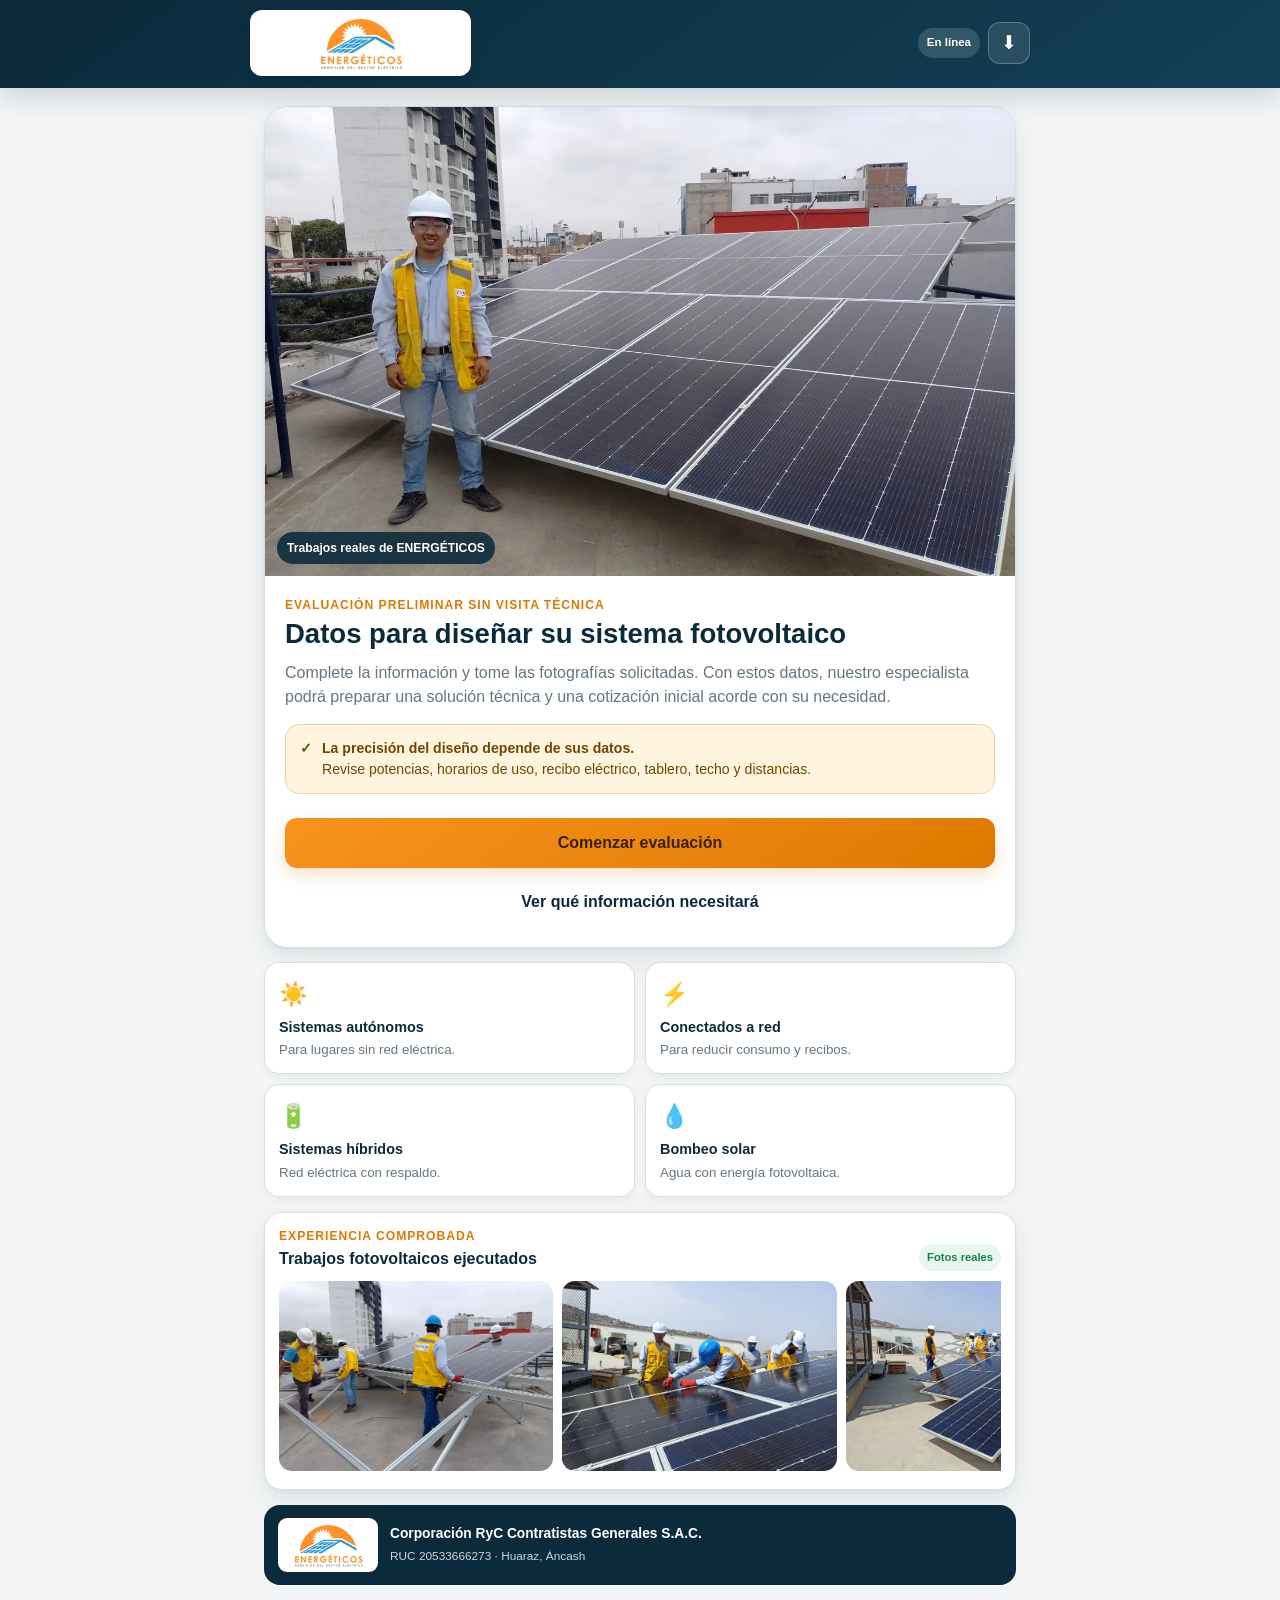
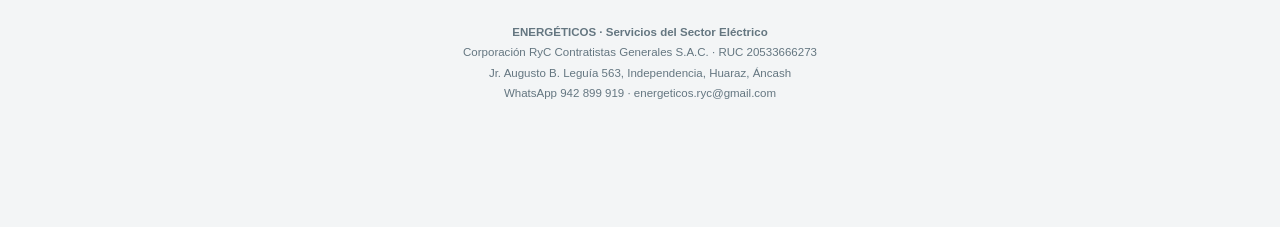
==== index.html @ bf75360d "Add files via upload" ====
<!doctype html>
<html lang="es">
<head>
  <meta charset="utf-8">
  <meta name="viewport" content="width=device-width,initial-scale=1,viewport-fit=cover">
  <meta name="theme-color" content="#0b2a3b">
  <meta name="description" content="Aplicación de ENERGÉTICOS para recopilar datos técnicos y fotografías requeridas para el diseño preliminar de sistemas fotovoltaicos.">
  <meta name="apple-mobile-web-app-capable" content="yes">
  <meta name="apple-mobile-web-app-status-bar-style" content="black-translucent">
  <meta name="apple-mobile-web-app-title" content="ENERGÉTICOS Solar">
  <link rel="manifest" href="manifest.webmanifest">
  <link rel="icon" href="icons/icon-192.png">
  <link rel="apple-touch-icon" href="icons/icon-192.png">
  <link rel="stylesheet" href="styles.css">
  <title>ENERGÉTICOS · Datos para Diseño Solar</title>
</head>
<body>
  <header class="app-header">
    <div class="brand-row">
      <button class="brand" type="button" id="brandBtn" aria-label="Información de ENERGÉTICOS">
        <img src="assets/logo.png" alt="ENERGÉTICOS · Servicios del Sector Eléctrico">
      </button>
      <div class="header-actions">
        <span class="status-pill" id="netStatus">En línea</span>
        <button type="button" class="icon-btn" id="installBtn" title="Instalar aplicación" aria-label="Instalar aplicación">⬇</button>
      </div>
    </div>
    <div class="progress-area" id="progressArea" hidden>
      <div class="progress-meta"><span id="stepLabel">Paso 1 de 8</span><strong id="stepName">Cliente</strong></div>
      <div class="progress-track"><div class="progress-bar" id="progressBar"></div></div>
    </div>
  </header>

  <main class="app-main">
    <form id="solarForm" novalidate>
      <section class="step active" data-step="0" data-name="Inicio">
        <article class="hero-card">
          <div class="hero-media">
            <img id="heroImage" src="assets/gallery/obra-02.webp" alt="Instalación fotovoltaica ejecutada por ENERGÉTICOS">
            <div class="hero-badge">Trabajos reales de ENERGÉTICOS</div>
          </div>
          <div class="hero-copy">
            <p class="eyebrow">Evaluación preliminar sin visita técnica</p>
            <h1>Datos para diseñar su sistema fotovoltaico</h1>
            <p>Complete la información y tome las fotografías solicitadas. Con estos datos, nuestro especialista podrá preparar una solución técnica y una cotización inicial acorde con su necesidad.</p>
            <div class="notice important">
              <span>✓</span>
              <div><strong>La precisión del diseño depende de sus datos.</strong><br>Revise potencias, horarios de uso, recibo eléctrico, tablero, techo y distancias.</div>
            </div>
            <button type="button" class="btn primary wide" data-next>Comenzar evaluación</button>
            <button type="button" class="btn text wide" id="requirementsBtn">Ver qué información necesitará</button>
          </div>
        </article>

        <section class="trust-grid">
          <article><span>☀️</span><strong>Sistemas autónomos</strong><small>Para lugares sin red eléctrica.</small></article>
          <article><span>⚡</span><strong>Conectados a red</strong><small>Para reducir consumo y recibos.</small></article>
          <article><span>🔋</span><strong>Sistemas híbridos</strong><small>Red eléctrica con respaldo.</small></article>
          <article><span>💧</span><strong>Bombeo solar</strong><small>Agua con energía fotovoltaica.</small></article>
        </section>

        <section class="works-section" aria-label="Galería de trabajos fotovoltaicos ejecutados">
          <div class="works-head"><div><p class="eyebrow">Experiencia comprobada</p><h2>Trabajos fotovoltaicos ejecutados</h2></div><span>Fotos reales</span></div>
          <div class="works-scroll">
            <img src="assets/gallery/obra-04.webp" alt="Montaje de módulos fotovoltaicos por ENERGÉTICOS" loading="lazy">
            <img src="assets/gallery/obra-08.webp" alt="Personal técnico instalando paneles solares" loading="lazy">
            <img src="assets/gallery/obra-10.webp" alt="Sistema fotovoltaico instalado en techo" loading="lazy">
            <img src="assets/gallery/obra-13.webp" alt="Ajuste técnico de módulos fotovoltaicos" loading="lazy">
            <img src="assets/gallery/obra-16.webp" alt="Inspección de paneles solares" loading="lazy">
            <img src="assets/gallery/obra-18.webp" alt="Campo fotovoltaico instalado" loading="lazy">
          </div>
        </section>

        <section class="company-strip">
          <img src="assets/logo.png" alt="Logo ENERGÉTICOS">
          <div>
            <strong>Corporación RyC Contratistas Generales S.A.C.</strong>
            <span>RUC 20533666273 · Huaraz, Áncash</span>
          </div>
        </section>
      </section>

      <section class="step" data-step="1" data-name="Cliente y ubicación">
        <div class="section-head">
          <p class="eyebrow">Información básica</p>
          <h2>¿A quién y dónde atenderemos?</h2>
          <p>Estos datos permiten identificar el proyecto, calcular la radiación solar del lugar y comunicarnos con usted.</p>
        </div>

        <div class="card">
          <h3>Datos del cliente</h3>
          <div class="field-grid two">
            <label class="field"><span>Nombres y apellidos <b>*</b></span><input name="clientName" autocomplete="name" required placeholder="Ej. Juan Pérez López"></label>
            <label class="field"><span>Celular / WhatsApp <b>*</b></span><input name="clientPhone" type="tel" inputmode="tel" autocomplete="tel" required placeholder="Ej. 999 999 999"></label>
            <label class="field"><span>DNI o RUC</span><input name="clientId" inputmode="numeric" placeholder="Opcional"></label>
            <label class="field"><span>Correo electrónico</span><input name="clientEmail" type="email" autocomplete="email" placeholder="Opcional"></label>
            <label class="field"><span>Tipo de cliente</span><select name="clientType"><option>Vivienda</option><option>Comercio</option><option>Empresa</option><option>Institución pública</option><option>Actividad agrícola</option><option>Actividad industrial</option><option>Otro</option></select></label>
            <label class="field"><span>Persona de contacto en el lugar</span><input name="siteContact" placeholder="Si es diferente al cliente"></label>
          </div>
        </div>

        <div class="card">
          <h3>Ubicación del proyecto</h3>
          <div class="field-grid two">
            <label class="field"><span>Departamento <b>*</b></span><input name="department" required value="Áncash" placeholder="Departamento"></label>
            <label class="field"><span>Provincia <b>*</b></span><input name="province" required placeholder="Provincia"></label>
            <label class="field"><span>Distrito <b>*</b></span><input name="district" required placeholder="Distrito"></label>
            <label class="field"><span>Centro poblado / sector</span><input name="sector" placeholder="Opcional"></label>
          </div>
          <label class="field"><span>Dirección o referencia <b>*</b></span><textarea name="address" required placeholder="Calle, número, referencia, color de fachada, etc."></textarea></label>
          <div class="gps-row">
            <label class="field grow"><span>Coordenadas GPS</span><input name="gps" id="gpsField" readonly placeholder="Latitud, longitud"></label>
            <button type="button" class="btn secondary" id="gpsBtn">📍 Obtener ubicación</button>
          </div>
          <label class="field"><span>Enlace de Google Maps</span><input name="mapLink" type="url" placeholder="Pegue aquí el enlace de ubicación, si lo tiene"></label>
        </div>
      </section>

      <section class="step" data-step="2" data-name="Necesidad del sistema">
        <div class="section-head">
          <p class="eyebrow">Objetivo del proyecto</p>
          <h2>¿Qué solución necesita?</h2>
          <p>Seleccione la alternativa más cercana. Nuestro especialista verificará técnicamente la opción final.</p>
        </div>

        <div class="choice-grid" id="systemChoices">
          <label class="choice-card"><input type="radio" name="systemType" value="Sistema fotovoltaico autónomo" required><span class="choice-icon">🏠</span><strong>Sistema autónomo</strong><small>No existe red eléctrica o se desea independencia total.</small></label>
          <label class="choice-card"><input type="radio" name="systemType" value="Sistema fotovoltaico conectado a red"><span class="choice-icon">⚡</span><strong>Conectado a red</strong><small>Busca reducir el consumo y el costo mensual.</small></label>
          <label class="choice-card"><input type="radio" name="systemType" value="Sistema fotovoltaico híbrido"><span class="choice-icon">🔋</span><strong>Híbrido con baterías</strong><small>Red eléctrica, ahorro y respaldo ante cortes.</small></label>
          <label class="choice-card"><input type="radio" name="systemType" value="Sistema de bombeo solar"><span class="choice-icon">💧</span><strong>Bombeo solar</strong><small>Para pozo, reservorio, riego o abastecimiento.</small></label>
          <label class="choice-card"><input type="radio" name="systemType" value="Evaluación de la mejor alternativa"><span class="choice-icon">🧭</span><strong>No estoy seguro</strong><small>ENERGÉTICOS evaluará la mejor alternativa.</small></label>
        </div>

        <div class="card">
          <h3>Prioridad del cliente</h3>
          <div class="field-grid two">
            <label class="field"><span>Principal objetivo <b>*</b></span><select name="mainGoal" required><option value="">Seleccione</option><option>Tener energía donde no existe red</option><option>Reducir el recibo eléctrico</option><option>Contar con respaldo ante cortes</option><option>Alimentar cargas críticas</option><option>Bombear agua</option><option>Ampliar capacidad eléctrica</option><option>Otro</option></select></label>
            <label class="field"><span>¿Para cuándo lo necesita?</span><select name="desiredDate"><option>Lo antes posible</option><option>En menos de 1 mes</option><option>Entre 1 y 3 meses</option><option>Entre 3 y 6 meses</option><option>Solo estoy evaluando</option></select></label>
            <label class="field"><span>Presupuesto referencial</span><select name="budget"><option>No definido</option><option>Hasta S/ 5,000</option><option>S/ 5,000 a S/ 10,000</option><option>S/ 10,000 a S/ 20,000</option><option>S/ 20,000 a S/ 50,000</option><option>Más de S/ 50,000</option></select></label>
            <label class="field"><span>Forma de pago prevista</span><select name="payment"><option>Por definir</option><option>Contado</option><option>Financiamiento</option><option>Por etapas</option></select></label>
          </div>
          <label class="field"><span>Explique brevemente lo que espera del sistema</span><textarea name="expectation" placeholder="Ej. Necesito que funcionen refrigeradora, luces, televisión e internet durante todo el día."></textarea></label>
        </div>
      </section>

      <section class="step" data-step="3" data-name="Servicio eléctrico">
        <div class="section-head">
          <p class="eyebrow">Suministro actual</p>
          <h2>Datos de la instalación eléctrica</h2>
          <p>El recibo, el medidor y el interruptor principal son claves para definir el tipo y capacidad del sistema.</p>
        </div>

        <div class="card">
          <div class="segmented" id="supplySegment">
            <label><input type="radio" name="hasGrid" value="Sí" checked><span>Sí tengo electricidad</span></label>
            <label><input type="radio" name="hasGrid" value="No"><span>No tengo electricidad</span></label>
          </div>
          <div id="gridFields">
            <div class="field-grid two">
              <label class="field"><span>Empresa distribuidora</span><input name="utility" placeholder="Ej. Hidrandina, Enel, SEAL"></label>
              <label class="field"><span>Número de suministro</span><input name="supplyNumber" placeholder="Figura en el recibo"></label>
              <label class="field"><span>Pago mensual promedio (S/)</span><input name="monthlyBill" type="number" min="0" step="0.01" inputmode="decimal" placeholder="Ej. 280"></label>
              <label class="field"><span>Consumo mensual promedio (kWh)</span><input name="monthlyKwh" type="number" min="0" step="0.1" inputmode="decimal" placeholder="Figura en el recibo"></label>
              <label class="field"><span>Tipo de suministro</span><select name="phase"><option>No sé</option><option>Monofásico</option><option>Trifásico</option></select></label>
              <label class="field"><span>Tensión</span><select name="voltage"><option>No sé</option><option>220 V</option><option>380/220 V</option><option>440/220 V</option><option>Otra</option></select></label>
              <label class="field"><span>Interruptor principal (A)</span><input name="mainBreaker" type="number" min="0" inputmode="numeric" placeholder="Ej. 40"></label>
              <label class="field"><span>Frecuencia de cortes</span><select name="outageFrequency"><option>No hay cortes frecuentes</option><option>1 a 2 veces al mes</option><option>Varias veces al mes</option><option>Varias veces por semana</option><option>Diariamente</option></select></label>
            </div>
          </div>
          <div id="noGridFields" hidden>
            <div class="field-grid two">
              <label class="field"><span>Fuente actual de energía</span><select name="currentSource"><option>Ninguna</option><option>Grupo electrógeno</option><option>Sistema solar existente</option><option>Baterías / inversor</option><option>Red de un vecino</option><option>Otra</option></select></label>
              <label class="field"><span>Horas de energía disponibles al día</span><input name="currentHours" type="number" min="0" max="24" step="0.5" inputmode="decimal"></label>
              <label class="field"><span>Gasto mensual actual (S/)</span><input name="currentCost" type="number" min="0" step="0.01" inputmode="decimal" placeholder="Combustible u otros"></label>
              <label class="field"><span>¿La red eléctrica llegará próximamente?</span><select name="futureGrid"><option>No se sabe</option><option>No</option><option>Sí, en menos de 1 año</option><option>Sí, en más de 1 año</option></select></label>
            </div>
          </div>
        </div>

        <div class="card">
          <h3>Fotografías eléctricas</h3>
          <p class="card-note">Tome fotos claras, completas y sin reflejos. No retire tapas ni toque conductores energizados.</p>
          <div class="photo-grid">
            <div class="photo-uploader" data-category="bill"><input type="file" accept="image/*" capture="environment" multiple><button type="button"><span>🧾</span><strong>Recibo de luz</strong><small>Foto completa, ambas caras si corresponde</small></button><div class="thumb-list"></div></div>
            <div class="photo-uploader" data-category="meter"><input type="file" accept="image/*" capture="environment" multiple><button type="button"><span>🔢</span><strong>Medidor eléctrico</strong><small>Que se vea placa, lectura y entorno</small></button><div class="thumb-list"></div></div>
            <div class="photo-uploader" data-category="board"><input type="file" accept="image/*" capture="environment" multiple><button type="button"><span>🧰</span><strong>Tablero eléctrico</strong><small>Vista general e interruptor principal</small></button><div class="thumb-list"></div></div>
          </div>
        </div>
      </section>

      <section class="step" data-step="4" data-name="Consumo y equipos">
        <div class="section-head">
          <p class="eyebrow">Inventario de cargas</p>
          <h2>¿Qué equipos debe alimentar el sistema?</h2>
          <p>Marque los equipos, revise su potencia y coloque cuántas horas funcionan al día. Puede corregir los valores usando la placa del equipo.</p>
        </div>

        <div class="card">
          <h3>Seleccione equipos frecuentes</h3>
          <div class="preset-grid" id="presetGrid"></div>
          <button type="button" class="btn secondary wide" id="addCustomLoad">＋ Agregar otro equipo</button>
        </div>

        <div id="loadRows" class="load-rows"></div>

        <div class="stats-card" id="loadStats">
          <div><span>Potencia conectada</span><strong id="connectedPower">0 W</strong></div>
          <div><span>Energía diaria referencial</span><strong id="dailyEnergy">0.00 kWh/día</strong></div>
          <div><span>Energía crítica</span><strong id="criticalEnergy">0.00 kWh/día</strong></div>
        </div>
        <p class="fine-print">Los valores calculados son referenciales. El diseño final considerará simultaneidad, picos de arranque, pérdidas, temperatura, radiación, orientación y autonomía.</p>

        <div class="card">
          <h3>Fotografías de placas</h3>
          <p class="card-note">Priorice refrigeradoras, congeladoras, bombas, motores, soldadoras, hornos, cocinas, termas, aires acondicionados y equipos industriales.</p>
          <div class="photo-uploader single-wide" data-category="nameplates"><input type="file" accept="image/*" capture="environment" multiple><button type="button"><span>📷</span><strong>Tomar fotos de las placas técnicas</strong><small>Que se lean W, kW, HP, V, A y modelo</small></button><div class="thumb-list"></div></div>
        </div>
      </section>

      <section class="step" data-step="5" data-name="Techo y montaje">
        <div class="section-head">
          <p class="eyebrow">Área disponible</p>
          <h2>¿Dónde se instalarán los paneles?</h2>
          <p>Las medidas, sombras, material y acceso permiten definir la cantidad de módulos y la estructura de soporte.</p>
        </div>

        <div class="card">
          <div class="field-grid two">
            <label class="field"><span>Lugar previsto</span><select name="installPlace"><option>Techo de concreto</option><option>Techo metálico / calamina</option><option>Techo de teja</option><option>Terreno</option><option>Estructura elevada</option><option>No definido</option></select></label>
            <label class="field"><span>Estado del techo</span><select name="roofCondition"><option>Bueno</option><option>Regular</option><option>Requiere reparación</option><option>No sé</option></select></label>
            <label class="field"><span>Largo disponible (m)</span><input name="roofLength" id="roofLength" type="number" min="0" step="0.1" inputmode="decimal" placeholder="Ej. 8"></label>
            <label class="field"><span>Ancho disponible (m)</span><input name="roofWidth" id="roofWidth" type="number" min="0" step="0.1" inputmode="decimal" placeholder="Ej. 5"></label>
            <label class="field"><span>Área estimada</span><input name="roofArea" id="roofArea" readonly placeholder="Se calcula automáticamente"></label>
            <label class="field"><span>Número de pisos / altura</span><input name="buildingHeight" placeholder="Ej. 3 pisos"></label>
            <label class="field"><span>Orientación del área</span><select name="orientation"><option>No sé</option><option>Norte</option><option>Noreste</option><option>Noroeste</option><option>Este</option><option>Oeste</option><option>Sur</option></select></label>
            <label class="field"><span>Inclinación aproximada</span><select name="tilt"><option>Techo plano</option><option>Menor de 10°</option><option>10° a 20°</option><option>Más de 20°</option><option>No sé</option></select></label>
            <label class="field"><span>¿Hay sombras?</span><select name="shading"><option>No se observan sombras</option><option>Solo temprano</option><option>Solo por la tarde</option><option>Varias horas al día</option><option>No sé</option></select></label>
            <label class="field"><span>Acceso al techo</span><select name="roofAccess"><option>Escalera fija</option><option>Escalera portátil</option><option>Escalera interna</option><option>Acceso difícil</option><option>No sé</option></select></label>
            <label class="field"><span>Distancia techo–tablero (m)</span><input name="roofBoardDistance" type="number" min="0" step="0.5" inputmode="decimal" placeholder="Recorrido aproximado"></label>
            <label class="field"><span>Espacio para inversor/baterías</span><select name="equipmentSpace"><option>Sí, interior ventilado</option><option>Sí, exterior protegido</option><option>Aún no definido</option><option>No hay espacio identificado</option></select></label>
          </div>
          <label class="field"><span>Obstáculos o comentarios del lugar</span><textarea name="siteNotes" placeholder="Tanques, antenas, muros, árboles, edificios cercanos, zonas con humedad, corrosión, polvo, etc."></textarea></label>
        </div>

        <div class="card">
          <h3>Fotografías del lugar</h3>
          <p class="card-note">Tome varias fotos horizontales: vista completa, sombras, obstáculos y recorrido hacia el tablero.</p>
          <div class="photo-grid">
            <div class="photo-uploader" data-category="roof"><input type="file" accept="image/*" capture="environment" multiple><button type="button"><span>🏠</span><strong>Techo o terreno</strong><small>Vista general desde varios ángulos</small></button><div class="thumb-list"></div></div>
            <div class="photo-uploader" data-category="shadows"><input type="file" accept="image/*" capture="environment" multiple><button type="button"><span>🌳</span><strong>Sombras y obstáculos</strong><small>Árboles, muros, tanques, antenas</small></button><div class="thumb-list"></div></div>
            <div class="photo-uploader" data-category="route"><input type="file" accept="image/*" capture="environment" multiple><button type="button"><span>↘️</span><strong>Ruta de cableado</strong><small>Del techo al tablero o equipo</small></button><div class="thumb-list"></div></div>
          </div>
        </div>
      </section>

      <section class="step" data-step="6" data-name="Autonomía o bombeo">
        <div class="section-head">
          <p class="eyebrow">Condiciones especiales</p>
          <h2 id="specialTitle">Respaldo y autonomía</h2>
          <p id="specialDesc">Indique cuánto tiempo deben funcionar las cargas cuando no haya sol o se interrumpa la red.</p>
        </div>

        <div id="batterySection">
          <div class="card">
            <div class="field-grid two">
              <label class="field"><span>Horas de respaldo requeridas</span><select name="backupHours"><option>No necesito baterías</option><option>2 horas</option><option>4 horas</option><option>6 horas</option><option>8 horas</option><option>12 horas</option><option>24 horas</option><option>Más de 24 horas</option></select></label>
              <label class="field"><span>Días de autonomía</span><select name="autonomyDays"><option>0 días</option><option>0.5 día</option><option>1 día</option><option>2 días</option><option>3 días</option><option>Más de 3 días</option><option>No sé</option></select></label>
              <label class="field"><span>Tipo de batería preferida</span><select name="batteryPreference"><option>Que ENERGÉTICOS recomiende</option><option>Litio</option><option>Gel / AGM</option><option>No deseo baterías</option></select></label>
              <label class="field"><span>Uso nocturno principal</span><input name="nightUse" placeholder="Ej. Luces, TV, refrigeradora, internet"></label>
            </div>
            <label class="field"><span>¿Qué equipos son indispensables durante un corte?</span><textarea name="criticalNotes" placeholder="Los equipos marcados como críticos ya aparecen en el cálculo; agregue aquí cualquier condición especial."></textarea></label>
          </div>
        </div>

        <div id="pumpSection" hidden>
          <div class="card">
            <h3>Datos hidráulicos y eléctricos de la bomba</h3>
            <div class="field-grid two">
              <label class="field"><span>Aplicación</span><select name="pumpUse"><option>Abastecimiento de agua</option><option>Riego</option><option>Llenado de reservorio</option><option>Ganadería</option><option>Proceso industrial</option><option>Otro</option></select></label>
              <label class="field"><span>Tipo de bomba</span><select name="pumpType"><option>No sé</option><option>Sumergible</option><option>Superficial</option><option>Centrífuga</option><option>Helicoidal</option><option>Otra</option></select></label>
              <label class="field"><span>Potencia (HP)</span><input name="pumpHp" type="number" min="0" step="0.1" inputmode="decimal"></label>
              <label class="field"><span>Potencia (kW)</span><input name="pumpKw" type="number" min="0" step="0.01" inputmode="decimal"></label>
              <label class="field"><span>Tensión de la bomba</span><select name="pumpVoltage"><option>No sé</option><option>220 V monofásica</option><option>220 V trifásica</option><option>380 V trifásica</option><option>440 V trifásica</option><option>Otra</option></select></label>
              <label class="field"><span>Caudal requerido (m³/día)</span><input name="dailyWater" type="number" min="0" step="0.1" inputmode="decimal"></label>
              <label class="field"><span>Profundidad del agua (m)</span><input name="waterDepth" type="number" min="0" step="0.1" inputmode="decimal"></label>
              <label class="field"><span>Altura hasta el tanque (m)</span><input name="tankHeight" type="number" min="0" step="0.1" inputmode="decimal"></label>
              <label class="field"><span>Distancia horizontal (m)</span><input name="horizontalDistance" type="number" min="0" step="0.1" inputmode="decimal"></label>
              <label class="field"><span>Diámetro de tubería</span><input name="pipeDiameter" placeholder="Ej. 1½ pulgadas"></label>
              <label class="field"><span>Horas de bombeo disponibles</span><input name="pumpHours" type="number" min="0" max="24" step="0.5" inputmode="decimal"></label>
              <label class="field"><span>¿Existe reservorio?</span><select name="hasReservoir"><option>Sí</option><option>No</option><option>Se construirá</option></select></label>
            </div>
            <label class="field"><span>Descripción adicional del bombeo</span><textarea name="pumpNotes" placeholder="Fuente de agua, nivel dinámico, temporada seca, presión requerida, riego por goteo, etc."></textarea></label>
          </div>
          <div class="card">
            <h3>Fotografías de bombeo</h3>
            <div class="photo-grid">
              <div class="photo-uploader" data-category="pumpPlate"><input type="file" accept="image/*" capture="environment" multiple><button type="button"><span>🏷️</span><strong>Placa de la bomba</strong><small>Modelo, HP, V, A, caudal y altura</small></button><div class="thumb-list"></div></div>
              <div class="photo-uploader" data-category="waterSource"><input type="file" accept="image/*" capture="environment" multiple><button type="button"><span>💦</span><strong>Fuente de agua</strong><small>Pozo, canal, río o reservorio</small></button><div class="thumb-list"></div></div>
              <div class="photo-uploader" data-category="tank"><input type="file" accept="image/*" capture="environment" multiple><button type="button"><span>🛢️</span><strong>Tanque o descarga</strong><small>Punto final y recorrido de tubería</small></button><div class="thumb-list"></div></div>
            </div>
          </div>
        </div>
      </section>

      <section class="step" data-step="7" data-name="Revisión y autorización">
        <div class="section-head">
          <p class="eyebrow">Última verificación</p>
          <h2>Revise antes de enviar</h2>
          <p>Puede regresar y corregir cualquier dato. La aplicación guarda el avance en este celular.</p>
        </div>

        <div class="checklist" id="qualityChecklist"></div>

        <div class="card">
          <h3>Observaciones finales</h3>
          <label class="field"><span>Comentarios adicionales</span><textarea name="finalNotes" placeholder="Restricciones de acceso, horarios, ampliaciones futuras, marcas preferidas u otra información."></textarea></label>
          <label class="check-field"><input type="checkbox" name="truthDeclaration" required><span>Declaro que la información y fotografías proporcionadas corresponden al lugar y a los equipos del proyecto. Entiendo que la propuesta será preliminar y que, antes de ejecutar la instalación, ENERGÉTICOS podrá requerir una verificación técnica.</span></label>
          <label class="check-field"><input type="checkbox" name="dataConsent" required><span>Autorizo a Corporación RyC Contratistas Generales S.A.C. a utilizar estos datos exclusivamente para evaluar, diseñar, cotizar y atender este proyecto.</span></label>
        </div>
      </section>

      <section class="step" data-step="8" data-name="Expediente listo">
        <div class="complete-head">
          <span class="complete-icon">✓</span>
          <p class="eyebrow">Evaluación completada</p>
          <h2 id="completeTitle">Su expediente está listo</h2>
          <p>Envíe el resumen y las fotografías al especialista de ENERGÉTICOS.</p>
        </div>

        <div class="result-metrics">
          <article><span>Potencia conectada</span><strong id="resultPower">0 W</strong></article>
          <article><span>Energía referencial</span><strong id="resultEnergy">0 kWh/día</strong></article>
          <article><span>Fotografías</span><strong id="resultPhotos">0</strong></article>
        </div>

        <div class="card summary-card">
          <div class="summary-head"><h3>Resumen para ENERGÉTICOS</h3><button type="button" class="btn mini" id="copySummary">Copiar</button></div>
          <pre id="summaryText"></pre>
        </div>

        <div class="action-stack">
          <button type="button" class="btn whatsapp wide" id="whatsappBtn">Enviar resumen por WhatsApp</button>
          <button type="button" class="btn primary wide" id="shareDossierBtn">Compartir expediente y fotografías</button>
          <button type="button" class="btn secondary wide" id="printReportBtn">Imprimir / guardar informe en PDF</button>
          <button type="button" class="btn secondary wide" id="downloadBackupBtn">Descargar respaldo de datos</button>
          <button type="button" class="btn text wide danger-text" id="newRequestBtn">Crear una nueva solicitud</button>
        </div>

        <div class="specialist-card">
          <img src="assets/logo.png" alt="ENERGÉTICOS">
          <div>
            <strong>Ing. José Rafael Zeña Peche</strong>
            <span>Ingeniero Mecánico Electricista · CIP 85540</span>
            <span>Especialista en Sistemas Fotovoltaicos y Térmicos</span>
            <a href="tel:+51942899919">+51 942 899 919</a>
          </div>
        </div>
      </section>
    </form>
  </main>

  <nav class="bottom-nav" id="bottomNav" hidden>
    <button type="button" class="btn secondary" id="backBtn">Atrás</button>
    <button type="button" class="btn primary grow" id="nextBtn">Continuar</button>
  </nav>

  <footer class="app-footer">
    <strong>ENERGÉTICOS · Servicios del Sector Eléctrico</strong>
    <span>Corporación RyC Contratistas Generales S.A.C. · RUC 20533666273</span>
    <span>Jr. Augusto B. Leguía 563, Independencia, Huaraz, Áncash</span>
    <span>WhatsApp 942 899 919 · energeticos.ryc@gmail.com</span>
  </footer>

  <dialog id="requirementsDialog" class="modal">
    <button type="button" class="modal-close" data-close>×</button>
    <h2>Antes de comenzar</h2>
    <p>Tenga a la mano lo siguiente:</p>
    <ol>
      <li>Recibo de electricidad, si cuenta con servicio.</li>
      <li>Fotos del medidor, tablero e interruptor principal.</li>
      <li>Lista de equipos, cantidad y horas de uso.</li>
      <li>Fotos de las placas de equipos de mayor consumo.</li>
      <li>Medidas y fotos del techo o terreno.</li>
      <li>Para bombeo: placa de bomba, profundidades, alturas, distancias y caudal.</li>
    </ol>
    <button type="button" class="btn primary wide" data-close>Entendido</button>
  </dialog>

  <dialog id="companyDialog" class="modal company-modal">
    <button type="button" class="modal-close" data-close>×</button>
    <img src="assets/logo.png" alt="ENERGÉTICOS">
    <h2>ENERGÉTICOS</h2>
    <p><strong>Razón social:</strong> Corporación RyC Contratistas Generales S.A.C.</p>
    <p><strong>RUC:</strong> 20533666273</p>
    <p><strong>Responsable técnico:</strong> Ing. José Rafael Zeña Peche, Ingeniero Mecánico Electricista, CIP 85540.</p>
    <p><strong>Especialidad:</strong> Sistemas fotovoltaicos, sistemas solares térmicos e instalaciones eléctricas.</p>
    <p><strong>Dirección:</strong> Jr. Augusto B. Leguía 563, Independencia, Huaraz, Áncash.</p>
    <p><strong>Contacto:</strong> +51 942 899 919 · energeticos.ryc@gmail.com</p>
  </dialog>

  <dialog id="installDialog" class="modal">
    <button type="button" class="modal-close" data-close>×</button>
    <h2>Instalar en el celular</h2>
    <div id="installInstructions"></div>
    <button type="button" class="btn primary wide" data-close>Cerrar</button>
  </dialog>

  <div class="toast" id="toast" role="status" aria-live="polite"></div>
  <script src="app.js" defer></script>
</body>
</html>
---- styles.css ----
:root{
  --navy:#0b2a3b;
  --navy-2:#133f56;
  --blue:#2b9bc8;
  --orange:#f7941d;
  --orange-2:#de7900;
  --paper:#f3f5f6;
  --card:#ffffff;
  --ink:#102b38;
  --muted:#647680;
  --line:#d7dfe3;
  --ok:#1c7d56;
  --ok-bg:#e7f6ef;
  --warn:#8c5a00;
  --warn-bg:#fff4de;
  --danger:#b53b33;
  --shadow:0 10px 28px rgba(11,42,59,.09),0 2px 5px rgba(11,42,59,.05);
  --radius:18px;
}
*{box-sizing:border-box}
html{font-size:16px;scroll-behavior:smooth}
body{margin:0;font-family:Inter,Segoe UI,Roboto,Arial,sans-serif;background:var(--paper);color:var(--ink);line-height:1.5;padding-bottom:110px;-webkit-font-smoothing:antialiased}
button,input,select,textarea{font:inherit}
button{touch-action:manipulation}
img{max-width:100%;display:block}
[hidden]{display:none!important}

.app-header{position:sticky;top:0;z-index:30;background:linear-gradient(145deg,var(--navy),var(--navy-2));color:#fff;padding:10px 16px 12px;box-shadow:0 8px 24px rgba(11,42,59,.18)}
.brand-row{max-width:780px;margin:auto;display:flex;align-items:center;justify-content:space-between;gap:16px}
.brand{border:0;background:#fff;border-radius:12px;padding:4px 8px;cursor:pointer;box-shadow:0 3px 12px rgba(0,0,0,.16)}
.brand img{width:205px;height:58px;object-fit:contain}
.header-actions{display:flex;align-items:center;gap:8px}
.status-pill{font-size:.72rem;font-weight:700;padding:6px 9px;border-radius:999px;background:rgba(255,255,255,.15);white-space:nowrap}
.status-pill.offline{background:#7c342c}
.icon-btn{width:42px;height:42px;border:1px solid rgba(255,255,255,.25);border-radius:12px;background:rgba(255,255,255,.1);color:#fff;font-size:1.2rem;cursor:pointer}
.progress-area{max-width:780px;margin:10px auto 0}
.progress-meta{display:flex;justify-content:space-between;gap:12px;font-size:.78rem;margin-bottom:6px;opacity:.95}
.progress-track{height:7px;background:rgba(255,255,255,.18);border-radius:999px;overflow:hidden}
.progress-bar{height:100%;width:0;background:linear-gradient(90deg,var(--orange),#ffc266);border-radius:inherit;transition:width .25s ease}

.app-main{max-width:780px;margin:auto;padding:18px 14px 0}
.step{display:none;animation:stepIn .24s ease both}
.step.active{display:block}
@keyframes stepIn{from{opacity:0;transform:translateY(9px)}to{opacity:1;transform:none}}
.section-head{padding:4px 4px 14px}
.section-head h2,.complete-head h2{font-size:1.55rem;line-height:1.18;margin:4px 0 7px;color:var(--navy)}
.section-head p:not(.eyebrow),.complete-head p:not(.eyebrow){margin:0;color:var(--muted)}
.eyebrow{margin:0;color:var(--orange-2);font-size:.76rem;font-weight:800;text-transform:uppercase;letter-spacing:.08em}

.hero-card{background:var(--card);border-radius:24px;overflow:hidden;box-shadow:var(--shadow);border:1px solid var(--line)}
.hero-media{position:relative;aspect-ratio:16/10;background:var(--navy);overflow:hidden}
.hero-media img{width:100%;height:100%;object-fit:cover;transition:opacity .35s ease}
.hero-badge{position:absolute;left:12px;bottom:12px;background:rgba(11,42,59,.88);color:#fff;font-size:.76rem;font-weight:700;padding:7px 10px;border-radius:999px}
.hero-copy{padding:20px}
.hero-copy h1{font-size:1.72rem;line-height:1.12;margin:5px 0 11px;color:var(--navy)}
.hero-copy>p:not(.eyebrow){color:var(--muted);margin:0 0 14px}
.notice{border-radius:14px;padding:13px 14px;display:flex;gap:10px;align-items:flex-start;font-size:.88rem;margin:15px 0}
.notice.important{background:var(--warn-bg);border:1px solid #efd29a;color:#6f4700}
.notice>span{font-weight:900}

.trust-grid{display:grid;grid-template-columns:repeat(2,minmax(0,1fr));gap:10px;margin:14px 0}
.trust-grid article{background:#fff;border:1px solid var(--line);border-radius:15px;padding:14px;box-shadow:0 4px 12px rgba(11,42,59,.05)}
.trust-grid article>span{font-size:1.45rem;display:block;margin-bottom:5px}
.trust-grid strong{display:block;color:var(--navy);font-size:.9rem}
.trust-grid small{display:block;color:var(--muted);margin-top:3px;line-height:1.35}
.company-strip{display:flex;align-items:center;gap:12px;background:var(--navy);color:#fff;padding:13px 14px;border-radius:16px;margin-bottom:8px}
.company-strip img{width:100px;height:54px;object-fit:contain;background:#fff;border-radius:9px;padding:3px}
.company-strip strong,.company-strip span{display:block}
.company-strip strong{font-size:.86rem}
.company-strip span{font-size:.74rem;opacity:.8;margin-top:3px}

.card{background:var(--card);border:1px solid var(--line);border-radius:var(--radius);padding:17px;margin-bottom:14px;box-shadow:var(--shadow)}
.card h3{margin:0 0 13px;color:var(--navy);font-size:1.03rem}
.card-note{margin:-6px 0 14px;color:var(--muted);font-size:.85rem}
.field{display:block;margin-bottom:14px}
.field:last-child{margin-bottom:0}
.field>span{display:block;font-size:.87rem;font-weight:700;margin-bottom:6px;color:#294653}
.field b{color:var(--danger)}
input,select,textarea{width:100%;border:1.5px solid #b9c6cc;background:#fbfcfc;color:var(--ink);border-radius:12px;padding:12px 13px;font-size:16px;outline:none;transition:border-color .15s,box-shadow .15s}
textarea{min-height:88px;resize:vertical}
input:focus,select:focus,textarea:focus{border-color:var(--blue);box-shadow:0 0 0 3px rgba(43,155,200,.15)}
input[readonly]{background:#eef3f5;color:#56707c}
.invalid{border-color:var(--danger)!important;box-shadow:0 0 0 3px rgba(181,59,51,.12)!important}
.field-grid{display:grid;gap:0 12px}
.field-grid.two{grid-template-columns:repeat(2,minmax(0,1fr))}
.gps-row{display:flex;align-items:end;gap:10px}
.grow{flex:1}

.btn{border:0;border-radius:12px;padding:13px 16px;font-weight:800;cursor:pointer;display:inline-flex;align-items:center;justify-content:center;gap:8px;text-decoration:none;min-height:48px}
.btn:active{transform:translateY(1px)}
.btn.primary{background:linear-gradient(145deg,var(--orange),var(--orange-2));color:#382000;box-shadow:0 6px 16px rgba(222,121,0,.23)}
.btn.secondary{background:#fff;color:var(--navy);border:1.5px solid #b9c6cc}
.btn.text{background:transparent;color:var(--navy);min-height:42px}
.btn.whatsapp{background:#25d366;color:#052c13;box-shadow:0 6px 16px rgba(37,211,102,.24)}
.btn.mini{min-height:36px;padding:7px 11px;font-size:.8rem;background:#eef3f5;color:var(--navy)}
.btn.wide{width:100%;margin-top:9px}
.btn.grow{flex:1}
.danger-text{color:var(--danger)!important}

.choice-grid{display:grid;grid-template-columns:repeat(2,minmax(0,1fr));gap:11px;margin-bottom:14px}
.choice-card{position:relative;background:#fff;border:2px solid #c7d2d7;border-radius:16px;padding:15px;cursor:pointer;min-height:145px;box-shadow:0 4px 12px rgba(11,42,59,.04);transition:.15s}
.choice-card input{position:absolute;opacity:0;pointer-events:none}
.choice-card.selected{border-color:var(--orange);background:#fff9f0;box-shadow:0 0 0 4px rgba(247,148,29,.13)}
.choice-icon{font-size:1.7rem;display:block;margin-bottom:8px}
.choice-card strong,.choice-card small{display:block}
.choice-card strong{font-size:.95rem;color:var(--navy)}
.choice-card small{font-size:.8rem;color:var(--muted);margin-top:4px;line-height:1.35}

.segmented{display:grid;grid-template-columns:1fr 1fr;background:#eef2f4;border-radius:13px;padding:4px;margin-bottom:16px}
.segmented label{position:relative;cursor:pointer}
.segmented input{position:absolute;opacity:0}
.segmented span{display:block;text-align:center;padding:10px 8px;border-radius:10px;font-size:.86rem;font-weight:800}
.segmented input:checked+span{background:#fff;color:var(--navy);box-shadow:0 3px 10px rgba(11,42,59,.1)}

.photo-grid{display:grid;grid-template-columns:repeat(3,minmax(0,1fr));gap:10px}
.photo-uploader{min-width:0}
.photo-uploader>input{display:none}
.photo-uploader>button{width:100%;min-height:140px;border:2px dashed #adbec6;border-radius:15px;background:#f8fafb;color:var(--navy);padding:13px 8px;cursor:pointer}
.photo-uploader>button:hover{border-color:var(--orange);background:#fff9f0}
.photo-uploader>button span,.photo-uploader>button strong,.photo-uploader>button small{display:block}
.photo-uploader>button span{font-size:1.65rem;margin-bottom:5px}
.photo-uploader>button strong{font-size:.85rem}
.photo-uploader>button small{font-size:.72rem;color:var(--muted);margin-top:4px;line-height:1.25}
.photo-uploader.single-wide>button{min-height:110px}
.thumb-list{display:flex;gap:6px;flex-wrap:wrap;margin-top:7px}
.thumb{width:62px;height:62px;border-radius:10px;overflow:hidden;position:relative;border:1px solid var(--line);background:#111}
.thumb img{width:100%;height:100%;object-fit:cover}
.thumb button{position:absolute;top:3px;right:3px;width:22px;height:22px;border:0;border-radius:50%;background:rgba(11,42,59,.86);color:#fff;display:grid;place-items:center;cursor:pointer;font-weight:800}

.preset-grid{display:grid;grid-template-columns:repeat(4,minmax(0,1fr));gap:8px;margin-bottom:12px}
.preset{border:1.5px solid #c1ccd1;border-radius:13px;background:#f9fbfb;padding:10px 6px;text-align:center;cursor:pointer;min-height:86px;color:var(--navy)}
.preset.selected{border-color:var(--orange);background:#fff8ed;box-shadow:0 0 0 3px rgba(247,148,29,.12)}
.preset span{font-size:1.45rem;display:block}
.preset strong{font-size:.72rem;display:block;line-height:1.2;margin-top:4px}
.load-row{background:#fff;border:1px solid var(--line);border-left:4px solid var(--orange);border-radius:16px;padding:14px;margin-bottom:10px;box-shadow:0 5px 14px rgba(11,42,59,.05)}
.load-head{display:flex;align-items:center;gap:8px;margin-bottom:10px}
.load-head .load-emoji{font-size:1.35rem}
.load-head input{font-weight:800;padding:9px 10px}
.load-head button{border:0;background:#fbeceb;color:var(--danger);width:38px;height:38px;border-radius:10px;cursor:pointer;font-size:1.1rem}
.load-grid{display:grid;grid-template-columns:repeat(4,minmax(0,1fr));gap:9px}
.load-grid .field{margin:0}
.load-grid .field>span{font-size:.72rem}
.load-grid input,.load-grid select{padding:9px 8px;font-size:15px}
.critical-toggle{display:flex;align-items:center;gap:8px;margin-top:11px;font-size:.82rem;font-weight:700;color:#35515e}
.critical-toggle input{width:20px;height:20px;accent-color:var(--orange)}
.stats-card{display:grid;grid-template-columns:repeat(3,minmax(0,1fr));gap:1px;background:#dbe3e6;border:1px solid #dbe3e6;border-radius:16px;overflow:hidden;margin:12px 0}
.stats-card div{background:var(--navy);color:#fff;padding:15px 12px;text-align:center}
.stats-card span,.stats-card strong{display:block}
.stats-card span{font-size:.72rem;opacity:.78}
.stats-card strong{font-size:1rem;margin-top:4px}
.fine-print{font-size:.78rem;color:var(--muted);margin:0 4px 14px}

.checklist{display:grid;gap:9px;margin-bottom:14px}
.check-item{background:#fff;border:1px solid var(--line);border-radius:14px;padding:12px 13px;display:flex;gap:10px;align-items:flex-start;box-shadow:0 3px 10px rgba(11,42,59,.04)}
.check-item .mark{width:25px;height:25px;flex:none;border-radius:50%;display:grid;place-items:center;font-weight:900}
.check-item.good .mark{background:var(--ok-bg);color:var(--ok)}
.check-item.warn .mark{background:var(--warn-bg);color:var(--warn)}
.check-item strong,.check-item small{display:block}
.check-item strong{font-size:.87rem}
.check-item small{font-size:.76rem;color:var(--muted);margin-top:2px}
.check-field{display:flex;gap:10px;align-items:flex-start;margin:14px 0 0;font-size:.83rem;color:#405a66}
.check-field input{width:21px;height:21px;flex:none;accent-color:var(--orange);margin-top:1px}

.complete-head{text-align:center;padding:5px 10px 14px}
.complete-icon{width:58px;height:58px;border-radius:50%;display:grid;place-items:center;margin:0 auto 9px;background:var(--ok-bg);color:var(--ok);font-size:1.8rem;font-weight:900}
.result-metrics{display:grid;grid-template-columns:repeat(3,minmax(0,1fr));gap:9px;margin-bottom:14px}
.result-metrics article{background:#fff;border:1px solid var(--line);border-radius:14px;padding:13px 9px;text-align:center;box-shadow:0 4px 12px rgba(11,42,59,.05)}
.result-metrics span,.result-metrics strong{display:block}
.result-metrics span{font-size:.7rem;color:var(--muted)}
.result-metrics strong{font-size:.93rem;color:var(--navy);margin-top:5px}
.summary-card{padding:0;overflow:hidden}
.summary-head{display:flex;align-items:center;justify-content:space-between;padding:13px 14px;border-bottom:1px solid var(--line)}
.summary-head h3{margin:0}
.summary-card pre{margin:0;padding:15px;white-space:pre-wrap;word-break:break-word;font:13px/1.5 Segoe UI,Arial,sans-serif;max-height:48vh;overflow:auto;background:#fbfcfc}
.action-stack{margin-bottom:15px}
.specialist-card{display:flex;gap:12px;align-items:center;background:var(--navy);color:#fff;padding:14px;border-radius:16px}
.specialist-card img{width:112px;background:#fff;border-radius:10px;padding:4px}
.specialist-card strong,.specialist-card span,.specialist-card a{display:block}
.specialist-card strong{font-size:.9rem}
.specialist-card span{font-size:.75rem;opacity:.82;margin-top:2px}
.specialist-card a{color:#ffd18f;font-size:.84rem;font-weight:800;margin-top:5px;text-decoration:none}

.bottom-nav{position:fixed;left:0;right:0;bottom:0;z-index:35;max-width:780px;margin:auto;display:flex;gap:10px;padding:11px 14px calc(11px + env(safe-area-inset-bottom));background:rgba(243,245,246,.96);border-top:1px solid #c9d3d7;backdrop-filter:blur(12px)}
.app-footer{max-width:780px;margin:18px auto 0;text-align:center;color:var(--muted);font-size:.72rem;padding:18px 16px 12px}
.app-footer strong,.app-footer span{display:block;margin:3px 0}

.modal{border:0;border-radius:20px;padding:22px;max-width:520px;width:calc(100% - 28px);color:var(--ink);box-shadow:0 24px 70px rgba(0,0,0,.3)}
.modal::backdrop{background:rgba(4,24,34,.72);backdrop-filter:blur(3px)}
.modal h2{margin:0 30px 10px 0;color:var(--navy)}
.modal p,.modal li{color:#4e6671;font-size:.9rem}
.modal ol{padding-left:22px}
.modal li{margin-bottom:8px}
.modal-close{position:absolute;right:12px;top:12px;width:35px;height:35px;border:0;border-radius:50%;background:#edf1f3;color:var(--navy);font-size:1.25rem;cursor:pointer}
.company-modal>img{width:230px;margin:0 auto 12px}
.toast{position:fixed;left:50%;bottom:96px;z-index:80;transform:translate(-50%,20px);opacity:0;background:var(--navy);color:#fff;border-radius:999px;padding:11px 17px;font-size:.82rem;font-weight:800;box-shadow:var(--shadow);pointer-events:none;transition:.22s;max-width:calc(100% - 28px);text-align:center}
.toast.show{opacity:1;transform:translate(-50%,0)}

@media(max-width:640px){
  .brand img{width:168px;height:49px}
  .status-pill{display:none}
  .field-grid.two,.choice-grid{grid-template-columns:1fr}
  .gps-row{display:block}
  .gps-row .btn{width:100%;margin-top:-4px;margin-bottom:12px}
  .photo-grid{grid-template-columns:1fr 1fr}
  .photo-uploader:last-child:nth-child(odd){grid-column:1/-1}
  .preset-grid{grid-template-columns:repeat(3,minmax(0,1fr))}
  .load-grid{grid-template-columns:repeat(2,minmax(0,1fr))}
  .stats-card{grid-template-columns:1fr}
  .stats-card div{display:flex;justify-content:space-between;align-items:center;text-align:left}
  .stats-card strong{margin:0}
  .result-metrics{grid-template-columns:1fr}
  .result-metrics article{display:flex;justify-content:space-between;align-items:center;text-align:left}
  .result-metrics strong{margin:0}
  .specialist-card{align-items:flex-start}
  .specialist-card img{width:92px}
}
@media(max-width:390px){
  .app-main{padding-left:10px;padding-right:10px}
  .hero-copy{padding:17px}
  .hero-copy h1{font-size:1.52rem}
  .trust-grid{grid-template-columns:1fr}
  .photo-grid{grid-template-columns:1fr}
  .photo-uploader:last-child:nth-child(odd){grid-column:auto}
  .preset-grid{grid-template-columns:repeat(2,minmax(0,1fr))}
  .bottom-nav{padding-left:10px;padding-right:10px}
}
@media print{
  .app-header,.bottom-nav,.app-footer,.action-stack{display:none!important}
  body{background:#fff;padding:0}
  .app-main{max-width:none;padding:0}
}

.works-section{margin:15px 0;background:#fff;border:1px solid var(--line);border-radius:18px;padding:14px;box-shadow:var(--shadow)}
.works-head{display:flex;justify-content:space-between;gap:12px;align-items:end;margin-bottom:10px}
.works-head h2{font-size:1rem;margin:2px 0 0;color:var(--navy)}
.works-head>span{font-size:.7rem;font-weight:800;color:var(--ok);background:var(--ok-bg);padding:5px 8px;border-radius:999px;white-space:nowrap}
.works-scroll{display:grid;grid-auto-flow:column;grid-auto-columns:72%;gap:9px;overflow-x:auto;scroll-snap-type:x mandatory;padding-bottom:4px;scrollbar-width:thin}
.works-scroll img{width:100%;height:180px;object-fit:cover;border-radius:13px;scroll-snap-align:start;background:var(--navy)}
@media(min-width:641px){.works-scroll{grid-auto-columns:38%}.works-scroll img{height:190px}}
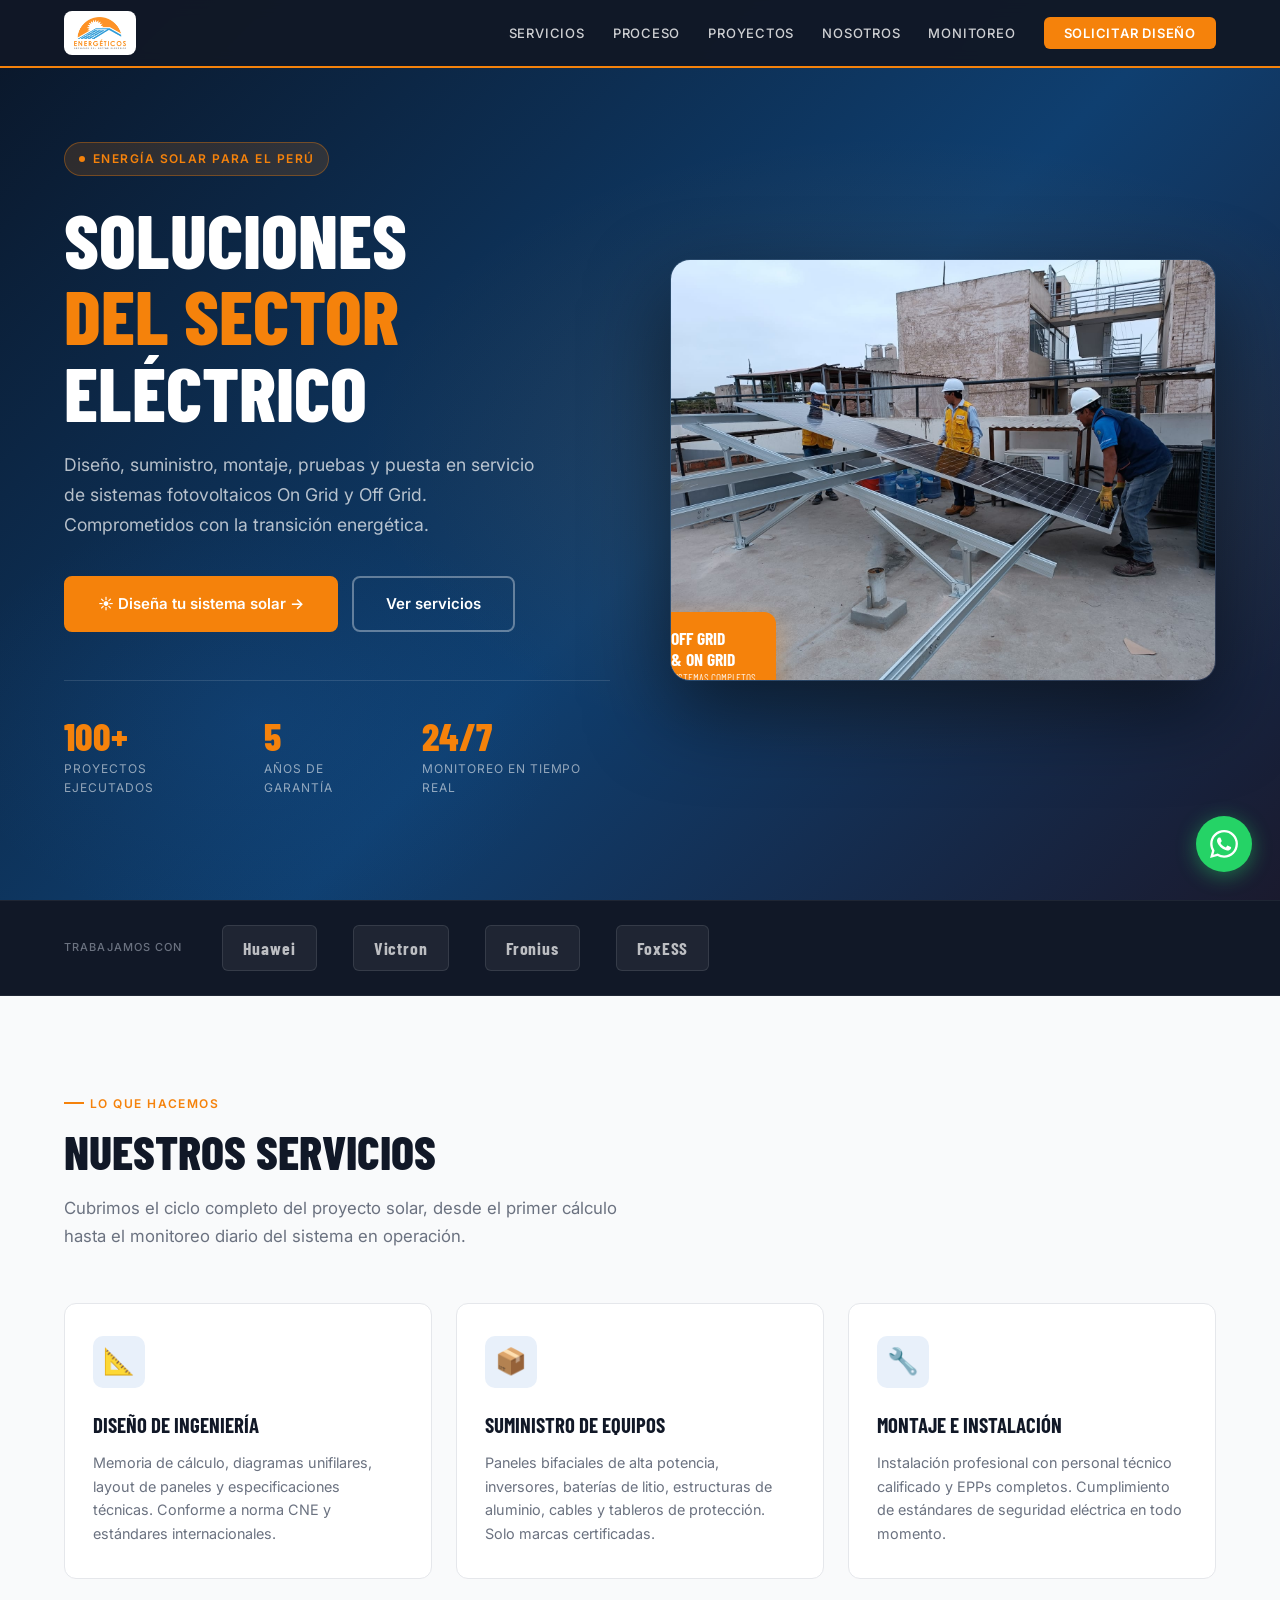
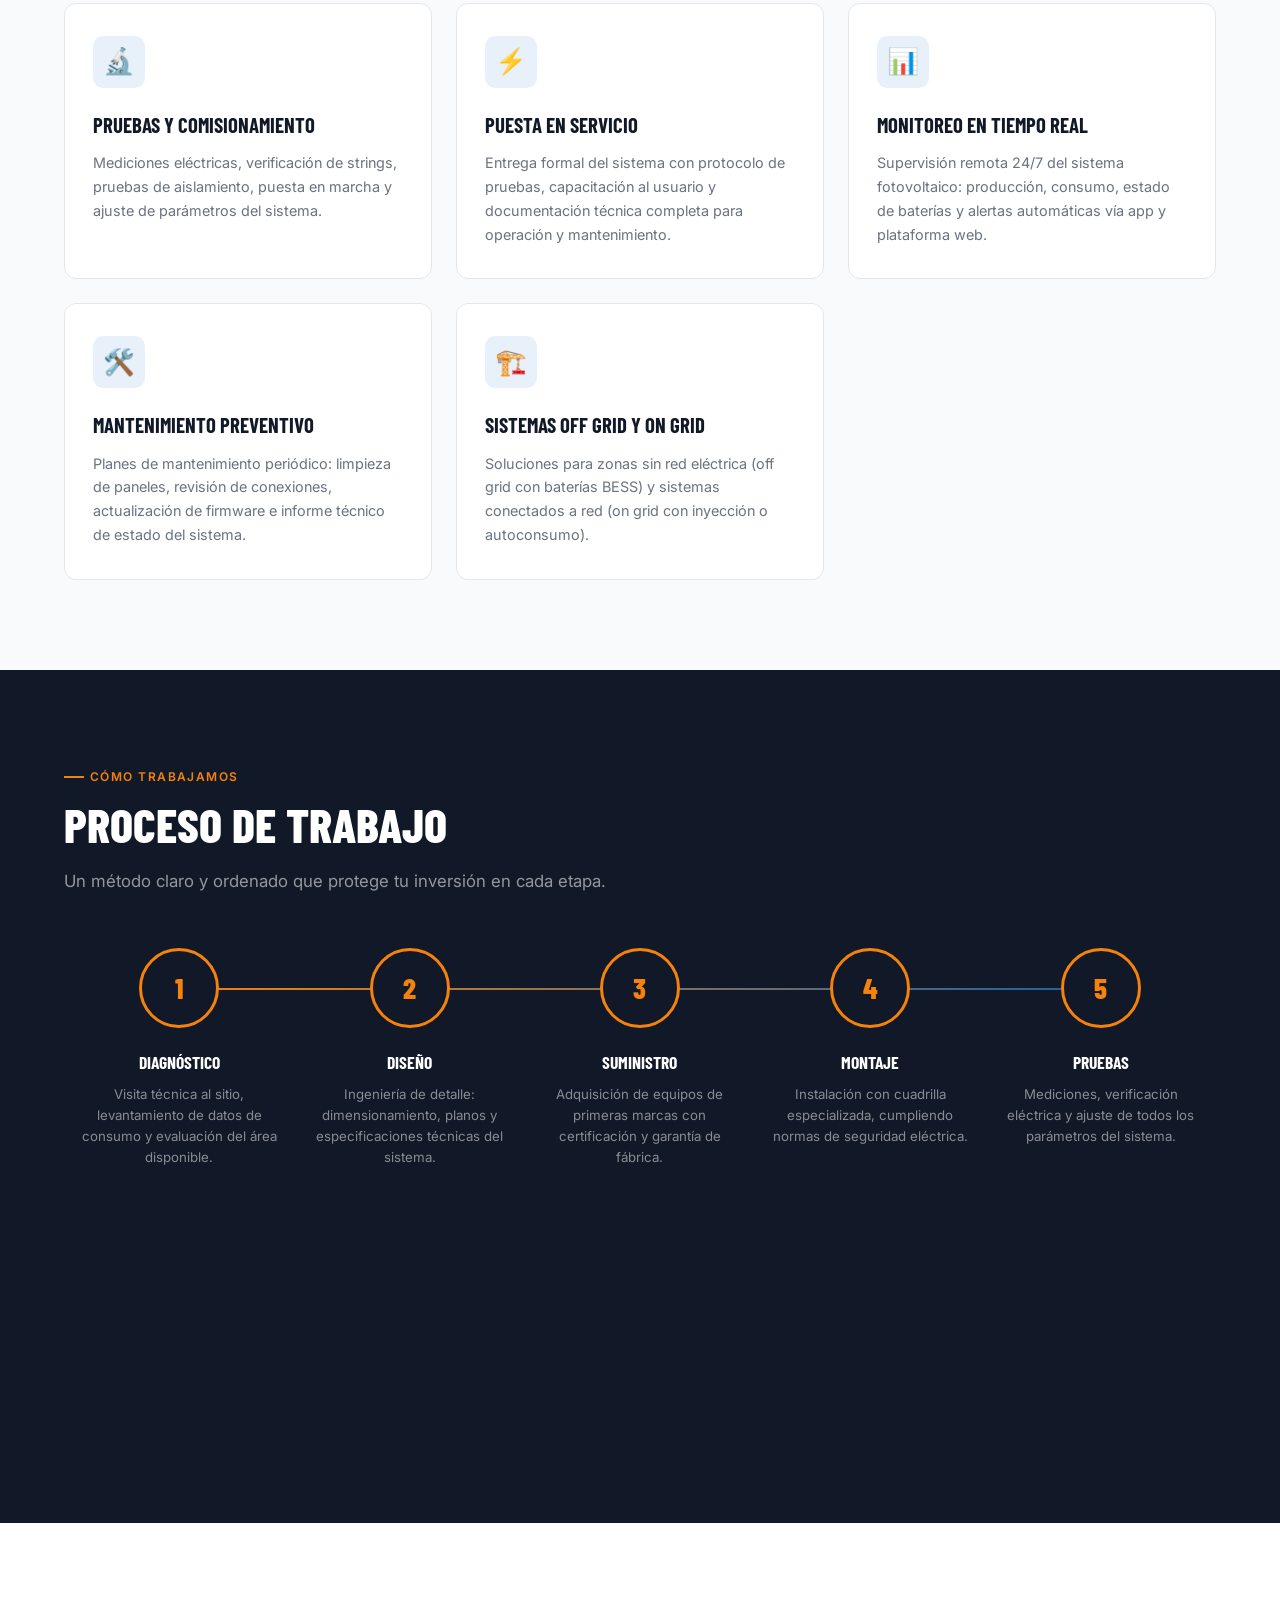
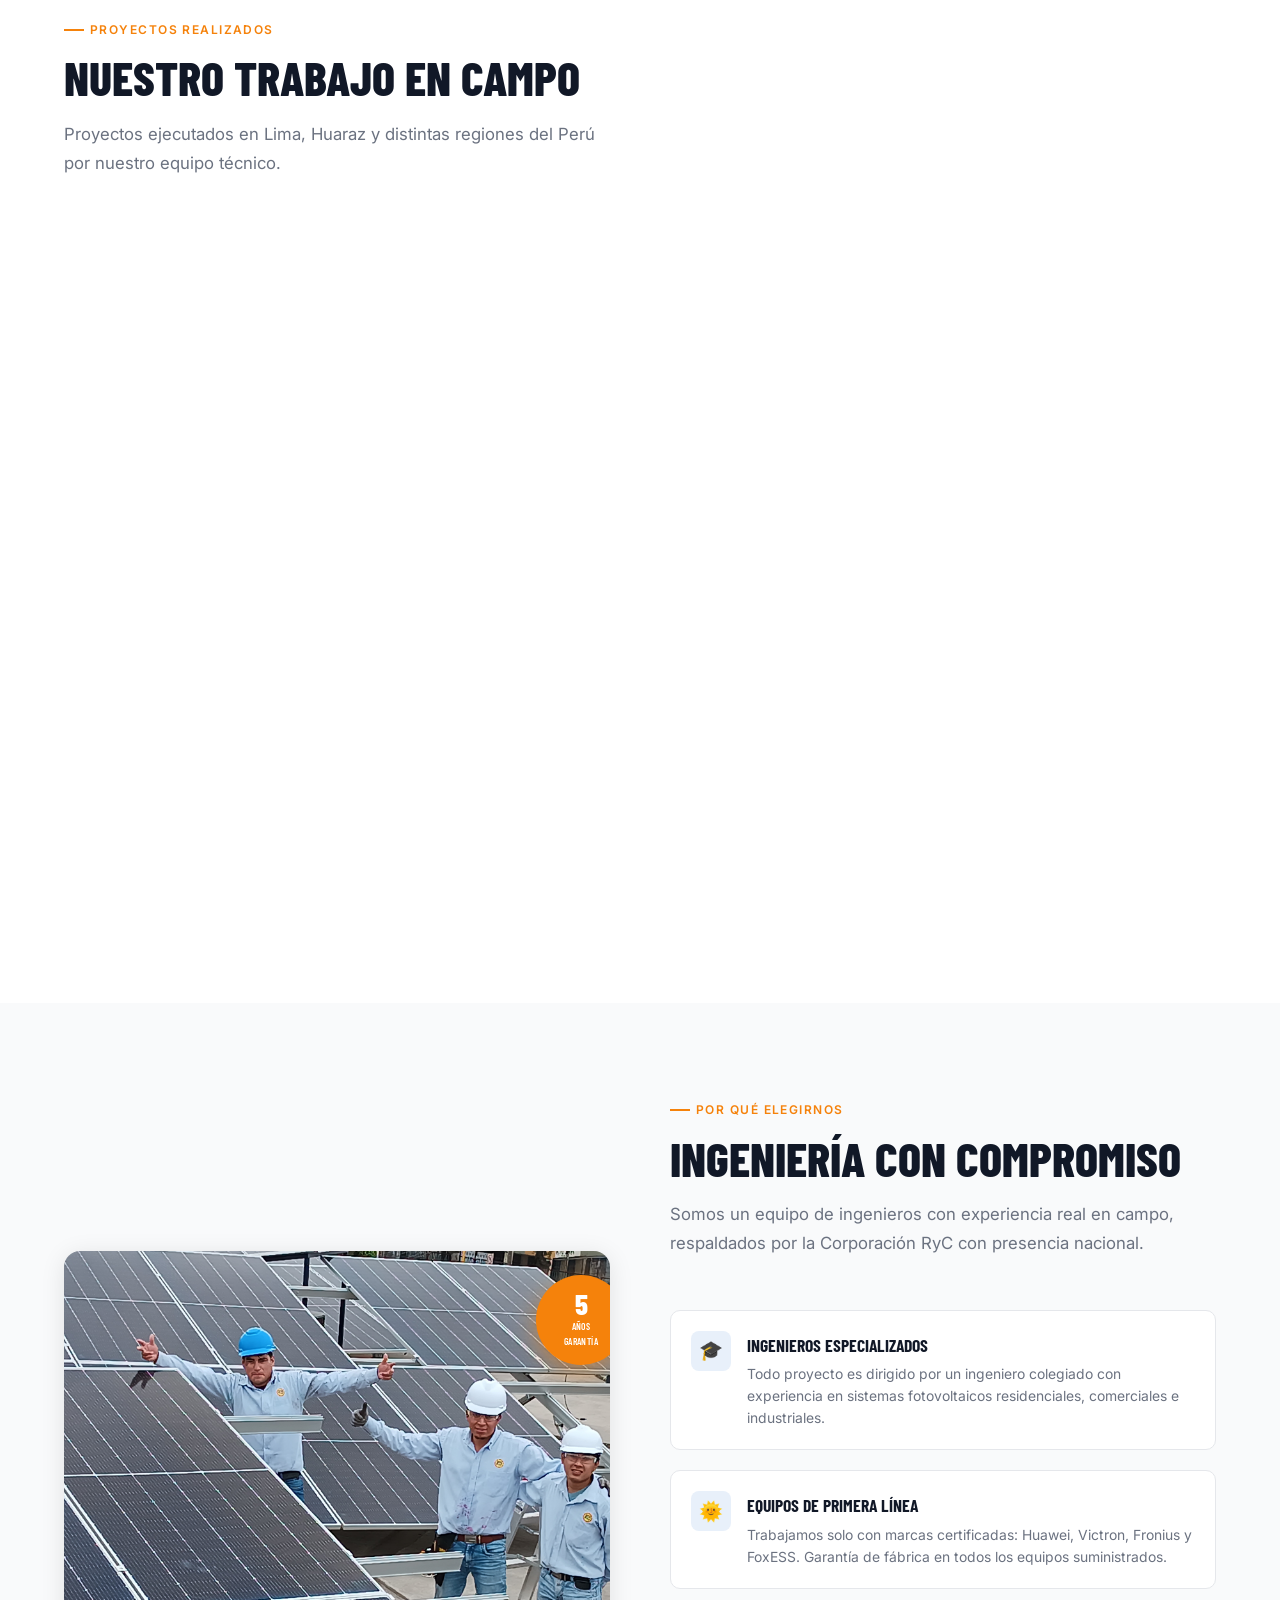
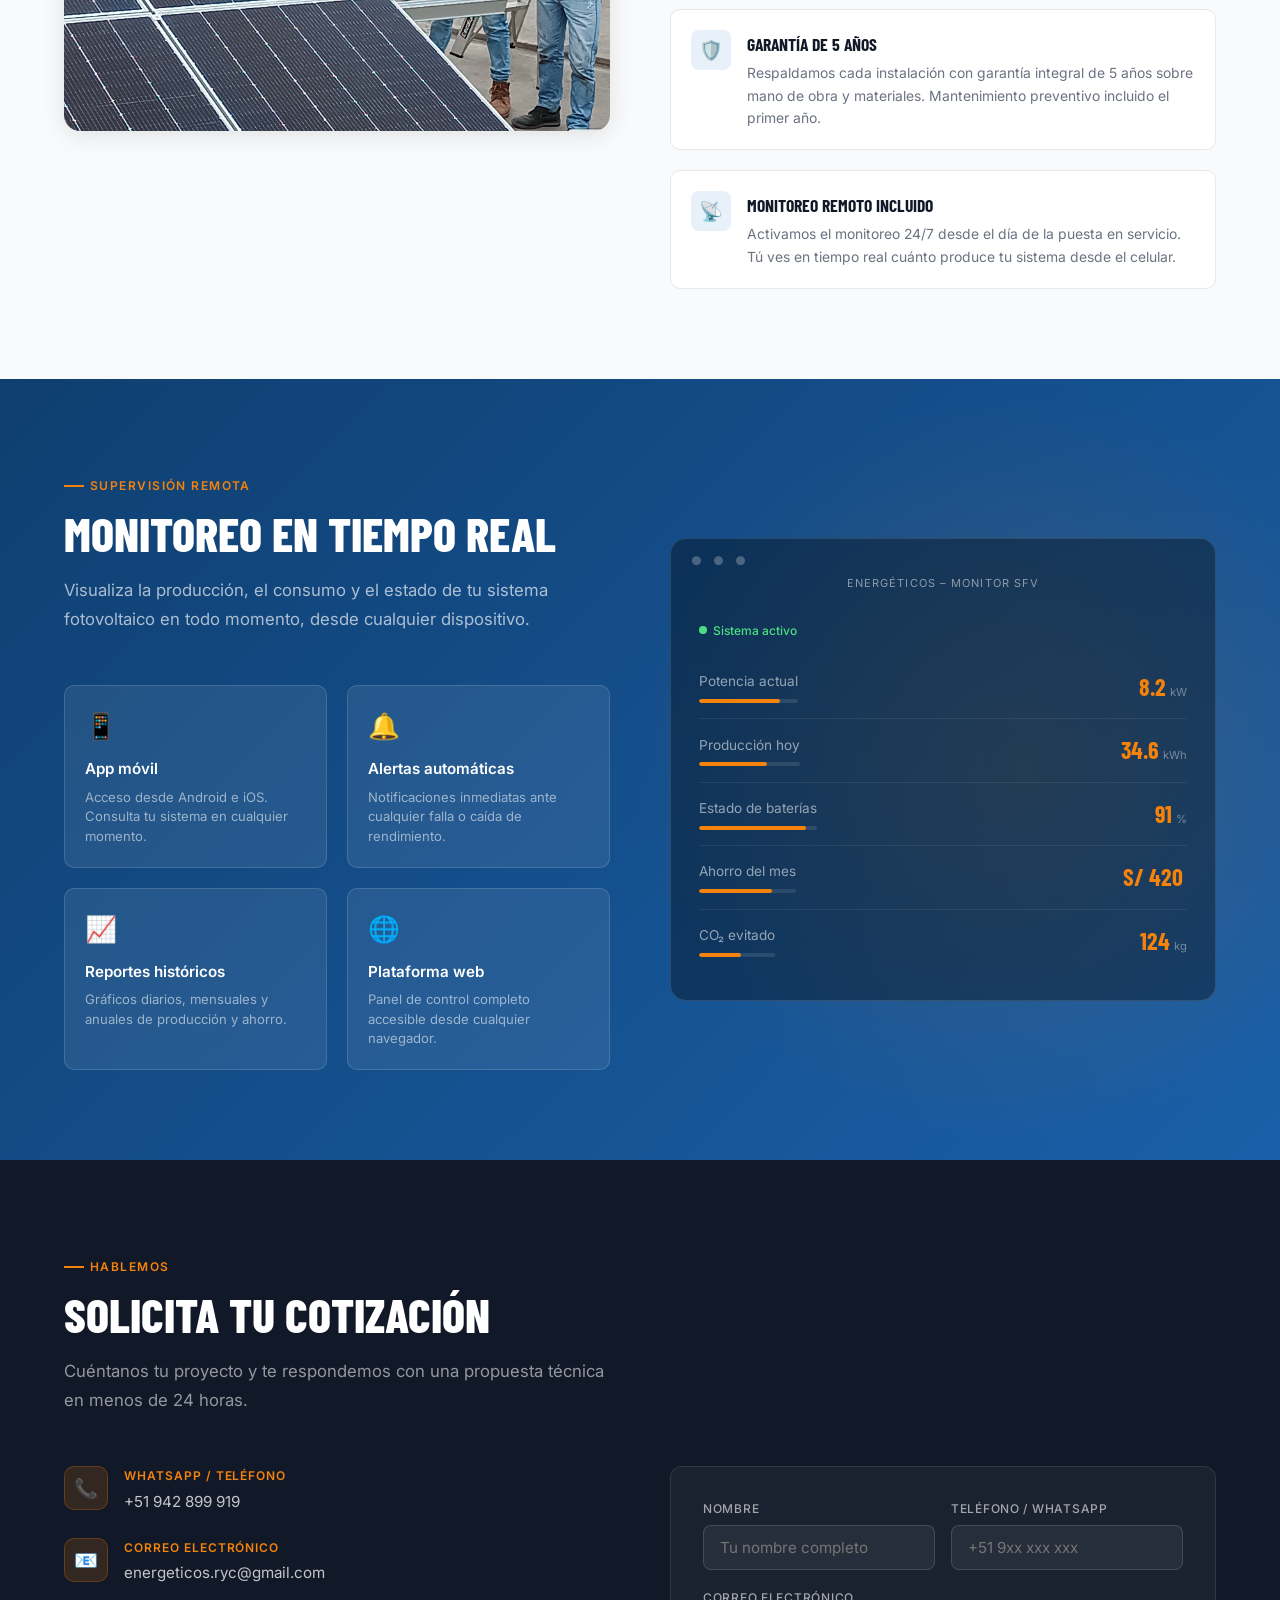
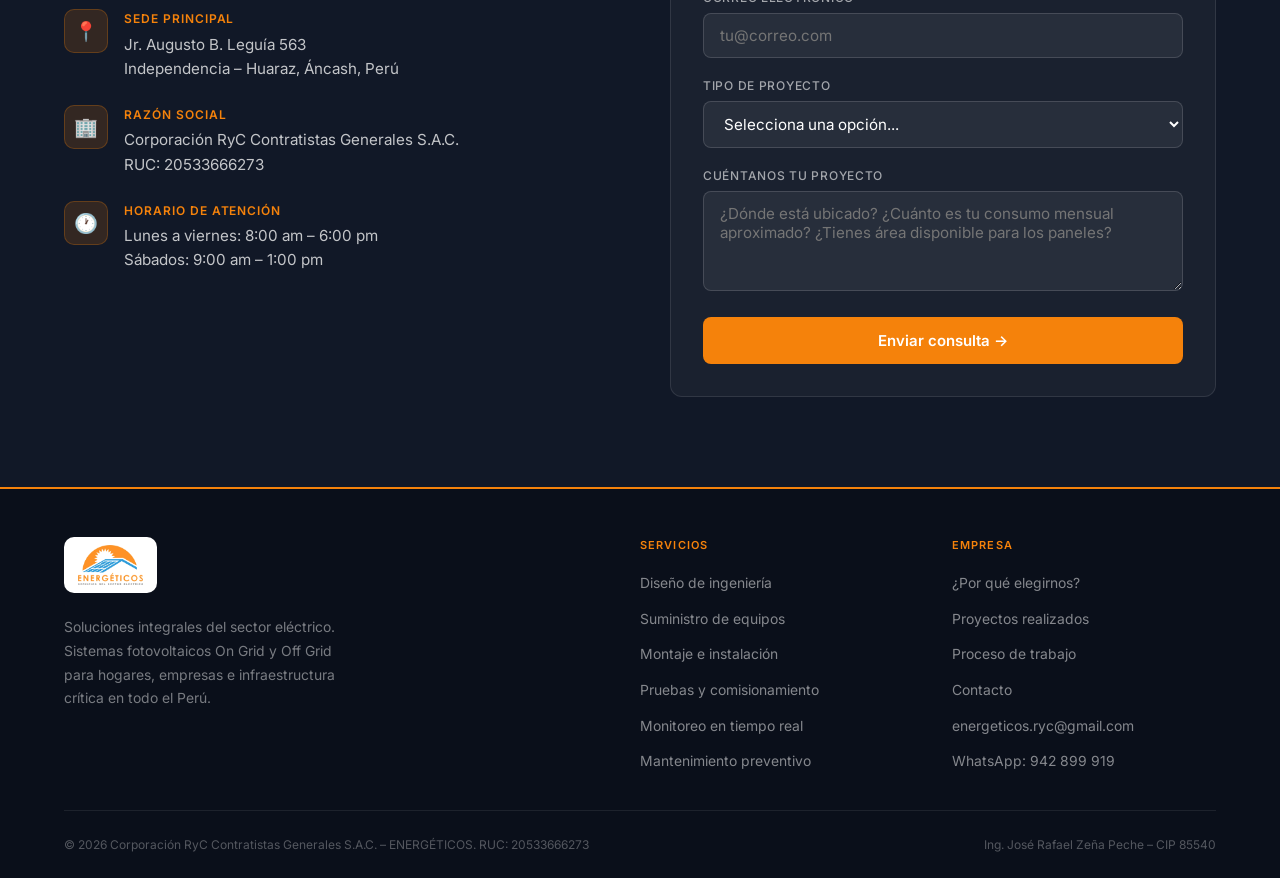
==== commit cccdb470: "Add files via upload" ====
--- a/index.html
+++ b/index.html
@@ -1,411 +1,926 @@
-<!doctype html>
+<!DOCTYPE html>
 <html lang="es">
 <head>
-  <meta charset="utf-8">
-  <meta name="viewport" content="width=device-width,initial-scale=1,viewport-fit=cover">
-  <meta name="theme-color" content="#0b2a3b">
-  <meta name="description" content="Aplicación de ENERGÉTICOS para recopilar datos técnicos y fotografías requeridas para el diseño preliminar de sistemas fotovoltaicos.">
-  <meta name="apple-mobile-web-app-capable" content="yes">
-  <meta name="apple-mobile-web-app-status-bar-style" content="black-translucent">
-  <meta name="apple-mobile-web-app-title" content="ENERGÉTICOS Solar">
-  <link rel="manifest" href="manifest.webmanifest">
-  <link rel="icon" href="icons/icon-192.png">
-  <link rel="apple-touch-icon" href="icons/icon-192.png">
-  <link rel="stylesheet" href="styles.css">
-  <title>ENERGÉTICOS · Datos para Diseño Solar</title>
+<meta charset="UTF-8">
+<meta name="viewport" content="width=device-width, initial-scale=1.0">
+<title>ENERGÉTICOS – Servicios del Sector Eléctrico</title>
+<link rel="preconnect" href="https://fonts.googleapis.com">
+<link href="https://fonts.googleapis.com/css2?family=Barlow+Condensed:wght@400;600;700;800&family=Inter:wght@300;400;500;600&display=swap" rel="stylesheet">
+<style>
+  /* ── RESET & BASE ───────────────────────────────────── */
+  *, *::before, *::after { box-sizing: border-box; margin: 0; padding: 0; }
+  :root {
+    --orange:   #F5820B;
+    --orange-d: #D96E08;
+    --blue:     #1A5FA8;
+    --blue-d:   #0F3F70;
+    --blue-l:   #E8F0FA;
+    --dark:     #111827;
+    --mid:      #374151;
+    --muted:    #6B7280;
+    --light:    #F9FAFB;
+    --white:    #FFFFFF;
+    --border:   #E5E7EB;
+    --font-head: 'Barlow Condensed', sans-serif;
+    --font-body: 'Inter', sans-serif;
+    --radius:   12px;
+    --shadow:   0 4px 24px rgba(0,0,0,0.10);
+  }
+  html { scroll-behavior: smooth; }
+  body {
+    font-family: var(--font-body);
+    color: var(--dark);
+    background: var(--white);
+    line-height: 1.6;
+    overflow-x: hidden;
+  }
+
+  /* ── NAVBAR ─────────────────────────────────────────── */
+  nav {
+    position: fixed; top: 0; left: 0; right: 0; z-index: 100;
+    background: rgba(17,24,39,0.97);
+    backdrop-filter: blur(8px);
+    display: flex; align-items: center; justify-content: space-between;
+    padding: 0 5vw; height: 68px;
+    border-bottom: 2px solid var(--orange);
+  }
+  .nav-logo { display: flex; align-items: center; gap: 12px; text-decoration: none; }
+  .nav-logo img { height: 44px; width: auto; background:#fff; padding:6px 10px; border-radius:8px; }
+  .nav-links { display: flex; gap: 28px; list-style: none; }
+  .nav-links a {
+    color: rgba(255,255,255,0.80); text-decoration: none;
+    font-size: 13px; font-weight: 500; letter-spacing: 0.06em;
+    text-transform: uppercase; transition: color 0.2s;
+  }
+  .nav-links a:hover { color: var(--orange); }
+  .nav-cta {
+    background: var(--orange); color: var(--white) !important;
+    padding: 8px 20px; border-radius: 6px;
+    font-weight: 600 !important;
+  }
+  .nav-cta:hover { background: var(--orange-d) !important; color: var(--white) !important; }
+  .hamburger { display: none; flex-direction: column; gap: 5px; cursor: pointer; padding: 4px; }
+  .hamburger span { display: block; width: 24px; height: 2px; background: var(--white); border-radius: 2px; transition: 0.3s; }
+
+  /* ── HERO ───────────────────────────────────────────── */
+  .hero {
+    min-height: 100vh;
+    background: linear-gradient(135deg, #0a1628 0%, #0F3F70 55%, #1a1a2e 100%);
+    display: flex; align-items: center;
+    padding: 100px 5vw 60px;
+    position: relative; overflow: hidden;
+  }
+  .hero::before {
+    content: '';
+    position: absolute; inset: 0;
+    background:
+      radial-gradient(ellipse 60% 50% at 70% 50%, rgba(245,130,11,0.12) 0%, transparent 70%),
+      radial-gradient(ellipse 40% 40% at 20% 80%, rgba(26,95,168,0.20) 0%, transparent 60%);
+    pointer-events: none;
+  }
+  .hero-grid {
+    display: grid;
+    grid-template-columns: 1fr 1fr;
+    gap: 60px; align-items: center;
+    max-width: 1280px; margin: 0 auto; width: 100%;
+    position: relative; z-index: 1;
+  }
+  .hero-eyebrow {
+    display: inline-flex; align-items: center; gap: 8px;
+    background: rgba(245,130,11,0.15); border: 1px solid rgba(245,130,11,0.35);
+    color: var(--orange); font-size: 12px; font-weight: 600;
+    letter-spacing: 0.12em; text-transform: uppercase;
+    padding: 6px 14px; border-radius: 20px; margin-bottom: 24px;
+  }
+  .hero-eyebrow span { display: inline-block; width: 6px; height: 6px; background: var(--orange); border-radius: 50%; animation: pulse 2s infinite; }
+  @keyframes pulse { 0%,100% { opacity:1; transform:scale(1); } 50% { opacity:0.5; transform:scale(1.3); } }
+  .hero h1 {
+    font-family: var(--font-head);
+    font-size: clamp(3rem, 6vw, 5.5rem);
+    font-weight: 800; line-height: 1.0;
+    color: var(--white); text-transform: uppercase;
+    margin-bottom: 20px;
+  }
+  .hero h1 em {
+    font-style: normal; color: var(--orange);
+    display: block;
+  }
+  .hero-sub {
+    font-size: 1.1rem; color: rgba(255,255,255,0.70);
+    max-width: 480px; margin-bottom: 36px; line-height: 1.7;
+  }
+  .hero-actions { display: flex; gap: 14px; flex-wrap: wrap; }
+  .btn-primary {
+    background: var(--orange); color: var(--white);
+    padding: 14px 32px; border-radius: 8px;
+    font-weight: 600; font-size: 15px;
+    text-decoration: none; transition: 0.2s;
+    display: inline-flex; align-items: center; gap: 8px;
+    border: 2px solid var(--orange);
+  }
+  .btn-primary:hover { background: var(--orange-d); border-color: var(--orange-d); transform: translateY(-2px); }
+  .btn-outline {
+    background: transparent; color: var(--white);
+    padding: 14px 32px; border-radius: 8px;
+    font-weight: 600; font-size: 15px;
+    text-decoration: none; transition: 0.2s;
+    display: inline-flex; align-items: center; gap: 8px;
+    border: 2px solid rgba(255,255,255,0.35);
+  }
+  .btn-outline:hover { border-color: var(--white); background: rgba(255,255,255,0.07); }
+  .hero-stats {
+    display: flex; gap: 32px; margin-top: 48px;
+    padding-top: 36px; border-top: 1px solid rgba(255,255,255,0.12);
+  }
+  .stat-item { text-align: left; }
+  .stat-num {
+    font-family: var(--font-head); font-size: 2.4rem;
+    font-weight: 800; color: var(--orange); line-height: 1;
+  }
+  .stat-label { font-size: 12px; color: rgba(255,255,255,0.55); margin-top: 4px; text-transform: uppercase; letter-spacing: 0.08em; }
+
+  /* Hero image side */
+  .hero-visual {
+    position: relative; display: flex; align-items: center; justify-content: center;
+  }
+  .hero-img-wrap {
+    width: 100%; border-radius: 20px; overflow: hidden;
+    box-shadow: 0 32px 80px rgba(0,0,0,0.5);
+    border: 1px solid rgba(255,255,255,0.08);
+    position: relative;
+  }
+  .hero-img-wrap img { width: 100%; height: 420px; object-fit: cover; display: block; }
+  .hero-badge {
+    position: absolute; bottom: -20px; left: -20px;
+    background: var(--orange); color: var(--white);
+    padding: 16px 20px; border-radius: 12px;
+    font-family: var(--font-head); font-size: 1.1rem; font-weight: 700;
+    box-shadow: 0 8px 24px rgba(245,130,11,0.4);
+    line-height: 1.2; text-transform: uppercase;
+  }
+  .hero-badge small { display: block; font-size: 0.7rem; font-weight: 400; opacity: 0.85; }
+
+  /* ── MARCAS ─────────────────────────────────────────── */
+  .marcas-bar {
+    background: var(--dark); padding: 24px 5vw;
+    border-top: 1px solid rgba(255,255,255,0.06);
+    border-bottom: 1px solid rgba(255,255,255,0.06);
+  }
+  .marcas-inner {
+    max-width: 1280px; margin: 0 auto;
+    display: flex; align-items: center; gap: 40px; flex-wrap: wrap;
+  }
+  .marcas-label {
+    font-size: 11px; color: var(--muted); font-weight: 500;
+    text-transform: uppercase; letter-spacing: 0.1em;
+    white-space: nowrap;
+  }
+  .marcas-list {
+    display: flex; gap: 36px; align-items: center; flex-wrap: wrap;
+  }
+  .marca-pill {
+    background: rgba(255,255,255,0.06); border: 1px solid rgba(255,255,255,0.10);
+    color: rgba(255,255,255,0.70); padding: 8px 20px; border-radius: 6px;
+    font-family: var(--font-head); font-size: 1.1rem; font-weight: 700;
+    letter-spacing: 0.05em; transition: 0.2s;
+  }
+  .marca-pill:hover { background: rgba(245,130,11,0.15); color: var(--orange); border-color: rgba(245,130,11,0.3); }
+
+  /* ── SECTION BASE ───────────────────────────────────── */
+  section { padding: 90px 5vw; }
+  .section-inner { max-width: 1280px; margin: 0 auto; }
+  .section-tag {
+    display: inline-flex; align-items: center; gap: 6px;
+    color: var(--orange); font-size: 12px; font-weight: 600;
+    letter-spacing: 0.12em; text-transform: uppercase;
+    margin-bottom: 12px;
+  }
+  .section-tag::before { content: ''; display: inline-block; width: 20px; height: 2px; background: var(--orange); }
+  h2.section-title {
+    font-family: var(--font-head); font-size: clamp(2rem, 4vw, 3rem);
+    font-weight: 800; text-transform: uppercase;
+    color: var(--dark); line-height: 1.1; margin-bottom: 16px;
+  }
+  .section-sub {
+    color: var(--muted); font-size: 1.05rem;
+    max-width: 560px; line-height: 1.7; margin-bottom: 52px;
+  }
+
+  /* ── SERVICIOS ──────────────────────────────────────── */
+  #servicios { background: var(--light); }
+  .servicios-grid {
+    display: grid;
+    grid-template-columns: repeat(auto-fill, minmax(280px, 1fr));
+    gap: 24px;
+  }
+  .servicio-card {
+    background: var(--white); border-radius: var(--radius);
+    padding: 32px 28px; border: 1px solid var(--border);
+    transition: 0.25s; cursor: default;
+    position: relative; overflow: hidden;
+  }
+  .servicio-card::after {
+    content: ''; position: absolute; bottom: 0; left: 0; right: 0;
+    height: 3px; background: var(--orange);
+    transform: scaleX(0); transition: 0.25s; transform-origin: left;
+  }
+  .servicio-card:hover { transform: translateY(-4px); box-shadow: var(--shadow); }
+  .servicio-card:hover::after { transform: scaleX(1); }
+  .serv-icon {
+    width: 52px; height: 52px; border-radius: 10px;
+    background: var(--blue-l); display: flex; align-items: center; justify-content: center;
+    margin-bottom: 20px; font-size: 1.6rem;
+  }
+  .servicio-card h3 {
+    font-family: var(--font-head); font-size: 1.3rem; font-weight: 700;
+    text-transform: uppercase; margin-bottom: 10px; color: var(--dark);
+  }
+  .servicio-card p { font-size: 0.9rem; color: var(--muted); line-height: 1.65; }
+
+  /* ── PROCESO ────────────────────────────────────────── */
+  #proceso { background: var(--dark); }
+  #proceso .section-title { color: var(--white); }
+  #proceso .section-sub { color: rgba(255,255,255,0.55); }
+  .proceso-track {
+    display: grid;
+    grid-template-columns: repeat(auto-fill, minmax(200px, 1fr));
+    gap: 0; position: relative;
+  }
+  .proceso-track::before {
+    content: '';
+    position: absolute; top: 40px; left: 10%; right: 10%; height: 2px;
+    background: linear-gradient(90deg, var(--orange), var(--blue));
+    z-index: 0;
+  }
+  .proceso-step {
+    display: flex; flex-direction: column; align-items: center;
+    text-align: center; padding: 0 16px 32px; position: relative; z-index: 1;
+  }
+  .step-num {
+    width: 80px; height: 80px; border-radius: 50%;
+    background: var(--dark); border: 3px solid var(--orange);
+    display: flex; align-items: center; justify-content: center;
+    font-family: var(--font-head); font-size: 1.8rem; font-weight: 800;
+    color: var(--orange); margin-bottom: 20px;
+  }
+  .proceso-step h3 {
+    font-family: var(--font-head); font-size: 1.1rem; font-weight: 700;
+    text-transform: uppercase; color: var(--white); margin-bottom: 8px;
+  }
+  .proceso-step p { font-size: 0.83rem; color: rgba(255,255,255,0.50); line-height: 1.6; }
+
+  /* ── GALERÍA ────────────────────────────────────────── */
+  #proyectos { background: var(--white); }
+  .galeria-grid {
+    display: grid;
+    grid-template-columns: repeat(4, 1fr);
+    grid-auto-rows: 220px;
+    gap: 12px;
+  }
+  .galeria-item {
+    border-radius: 10px; overflow: hidden;
+    position: relative; cursor: pointer;
+  }
+  .galeria-item:first-child {
+    grid-column: span 2; grid-row: span 2;
+  }
+  .galeria-item:nth-child(4) {
+    grid-column: span 2;
+  }
+  .galeria-item img {
+    width: 100%; height: 100%; object-fit: cover;
+    display: block; transition: transform 0.4s;
+  }
+  .galeria-item:hover img { transform: scale(1.06); }
+  .galeria-item .overlay {
+    position: absolute; inset: 0;
+    background: linear-gradient(to top, rgba(0,0,0,0.55) 0%, transparent 50%);
+    opacity: 0; transition: 0.3s;
+  }
+  .galeria-item:hover .overlay { opacity: 1; }
+
+  /* Lightbox */
+  .lightbox {
+    display: none; position: fixed; inset: 0; z-index: 999;
+    background: rgba(0,0,0,0.92); align-items: center; justify-content: center;
+  }
+  .lightbox.active { display: flex; }
+  .lightbox img { max-width: 90vw; max-height: 88vh; border-radius: 8px; object-fit: contain; }
+  .lb-close {
+    position: absolute; top: 20px; right: 24px;
+    color: white; font-size: 2rem; cursor: pointer;
+    background: none; border: none; line-height: 1;
+  }
+  .lb-prev, .lb-next {
+    position: absolute; top: 50%; transform: translateY(-50%);
+    background: rgba(255,255,255,0.12); border: none; color: white;
+    font-size: 2rem; padding: 12px 18px; cursor: pointer; border-radius: 6px;
+    transition: 0.2s;
+  }
+  .lb-prev { left: 20px; }
+  .lb-next { right: 20px; }
+  .lb-prev:hover, .lb-next:hover { background: var(--orange); }
+
+  /* ── POR QUÉ NOSOTROS ───────────────────────────────── */
+  #nosotros { background: var(--light); }
+  .nosotros-grid {
+    display: grid; grid-template-columns: 1fr 1fr; gap: 60px; align-items: center;
+  }
+  .nosotros-img {
+    border-radius: 16px; overflow: hidden; box-shadow: var(--shadow);
+    position: relative;
+  }
+  .nosotros-img img { width: 100%; height: 480px; object-fit: cover; display: block; }
+  .garantia-badge {
+    position: absolute; top: 24px; right: -16px;
+    background: var(--orange); color: var(--white);
+    width: 90px; height: 90px; border-radius: 50%;
+    display: flex; flex-direction: column; align-items: center; justify-content: center;
+    font-family: var(--font-head); text-align: center; text-transform: uppercase;
+    box-shadow: 0 8px 24px rgba(245,130,11,0.5);
+  }
+  .garantia-badge .big { font-size: 1.8rem; font-weight: 800; line-height: 1; }
+  .garantia-badge .small { font-size: 0.6rem; font-weight: 600; letter-spacing: 0.05em; }
+  .razones-list { list-style: none; display: flex; flex-direction: column; gap: 20px; }
+  .razon-item {
+    display: flex; gap: 16px; align-items: flex-start;
+    padding: 20px; background: var(--white); border-radius: 10px;
+    border: 1px solid var(--border); transition: 0.2s;
+  }
+  .razon-item:hover { border-color: var(--orange); box-shadow: 0 4px 16px rgba(245,130,11,0.10); }
+  .razon-icon {
+    min-width: 40px; height: 40px; border-radius: 8px;
+    background: var(--blue-l); display: flex; align-items: center;
+    justify-content: center; font-size: 1.2rem;
+  }
+  .razon-item h4 {
+    font-family: var(--font-head); font-size: 1.1rem; font-weight: 700;
+    text-transform: uppercase; margin-bottom: 4px; color: var(--dark);
+  }
+  .razon-item p { font-size: 0.87rem; color: var(--muted); line-height: 1.6; }
+
+  /* ── MONITOREO ──────────────────────────────────────── */
+  #monitoreo {
+    background: linear-gradient(135deg, var(--blue-d) 0%, var(--blue) 100%);
+    position: relative; overflow: hidden;
+  }
+  #monitoreo::before {
+    content: ''; position: absolute; inset: 0;
+    background: radial-gradient(ellipse 50% 80% at 80% 50%, rgba(245,130,11,0.15) 0%, transparent 60%);
+    pointer-events: none;
+  }
+  #monitoreo .section-title { color: var(--white); }
+  #monitoreo .section-sub { color: rgba(255,255,255,0.65); }
+  .monitoreo-grid {
+    display: grid; grid-template-columns: 1fr 1fr; gap: 60px; align-items: center;
+  }
+  .monitor-features {
+    display: grid; grid-template-columns: 1fr 1fr; gap: 20px; margin-top: 36px;
+  }
+  .mf-card {
+    background: rgba(255,255,255,0.08); border: 1px solid rgba(255,255,255,0.14);
+    border-radius: 10px; padding: 20px;
+  }
+  .mf-card .icon { font-size: 1.6rem; margin-bottom: 10px; }
+  .mf-card h4 { color: var(--white); font-size: 0.95rem; font-weight: 600; margin-bottom: 6px; }
+  .mf-card p { color: rgba(255,255,255,0.55); font-size: 0.82rem; line-height: 1.5; }
+  .monitor-screen {
+    background: rgba(0,0,0,0.35); border: 1px solid rgba(255,255,255,0.12);
+    border-radius: 16px; padding: 28px; position: relative;
+  }
+  .monitor-screen::before {
+    content: '● ● ●'; position: absolute; top: 12px; left: 20px;
+    color: rgba(255,255,255,0.25); font-size: 12px; letter-spacing: 4px;
+  }
+  .monitor-title {
+    text-align: center; color: rgba(255,255,255,0.5);
+    font-size: 11px; text-transform: uppercase; letter-spacing: 0.1em;
+    margin: 8px 0 24px;
+  }
+  .monitor-metric {
+    display: flex; justify-content: space-between; align-items: center;
+    padding: 12px 0; border-bottom: 1px solid rgba(255,255,255,0.07);
+  }
+  .monitor-metric:last-child { border-bottom: none; }
+  .metric-label { color: rgba(255,255,255,0.55); font-size: 0.85rem; }
+  .metric-val {
+    font-family: var(--font-head); font-size: 1.5rem; font-weight: 700; color: var(--orange);
+  }
+  .metric-unit { font-size: 0.7rem; color: rgba(255,255,255,0.4); margin-left: 4px; }
+  .metric-bar-wrap {
+    height: 4px; background: rgba(255,255,255,0.10); border-radius: 2px;
+    margin-top: 6px; overflow: hidden;
+  }
+  .metric-bar { height: 100%; background: var(--orange); border-radius: 2px; }
+  .live-dot {
+    display: inline-flex; align-items: center; gap: 6px;
+    color: #4ade80; font-size: 12px; font-weight: 500;
+    margin-bottom: 16px;
+  }
+  .live-dot::before {
+    content: ''; display: inline-block; width: 8px; height: 8px;
+    border-radius: 50%; background: #4ade80;
+    animation: pulse 1.5s infinite;
+  }
+
+  /* ── CONTACTO ───────────────────────────────────────── */
+  #contacto { background: var(--dark); }
+  #contacto .section-title { color: var(--white); }
+  #contacto .section-sub { color: rgba(255,255,255,0.55); }
+  .contacto-grid {
+    display: grid; grid-template-columns: 1fr 1fr; gap: 60px;
+  }
+  .contact-info { display: flex; flex-direction: column; gap: 24px; }
+  .contact-item {
+    display: flex; gap: 16px; align-items: flex-start;
+  }
+  .contact-icon {
+    min-width: 44px; height: 44px; border-radius: 10px;
+    background: rgba(245,130,11,0.15); border: 1px solid rgba(245,130,11,0.25);
+    display: flex; align-items: center; justify-content: center; font-size: 1.2rem;
+  }
+  .contact-item h4 { color: var(--orange); font-size: 12px; font-weight: 600; letter-spacing: 0.08em; text-transform: uppercase; margin-bottom: 4px; }
+  .contact-item p, .contact-item a {
+    color: rgba(255,255,255,0.75); font-size: 0.95rem; text-decoration: none;
+    transition: 0.2s;
+  }
+  .contact-item a:hover { color: var(--orange); }
+  .contact-form {
+    background: rgba(255,255,255,0.04); border: 1px solid rgba(255,255,255,0.10);
+    border-radius: var(--radius); padding: 32px;
+  }
+  .form-group { margin-bottom: 18px; }
+  .form-group label {
+    display: block; color: rgba(255,255,255,0.60);
+    font-size: 12px; font-weight: 500; letter-spacing: 0.06em;
+    text-transform: uppercase; margin-bottom: 6px;
+  }
+  .form-group input, .form-group textarea, .form-group select {
+    width: 100%; background: rgba(255,255,255,0.06);
+    border: 1px solid rgba(255,255,255,0.14); color: var(--white);
+    padding: 12px 16px; border-radius: 8px; font-size: 0.95rem;
+    font-family: var(--font-body); transition: 0.2s; outline: none;
+  }
+  .form-group input:focus, .form-group textarea:focus, .form-group select:focus {
+    border-color: var(--orange); background: rgba(245,130,11,0.06);
+  }
+  .form-group textarea { resize: vertical; min-height: 100px; }
+  .form-group select option { background: var(--dark); }
+  .form-row { display: grid; grid-template-columns: 1fr 1fr; gap: 16px; }
+  .btn-submit {
+    width: 100%; background: var(--orange); color: var(--white);
+    border: none; padding: 14px; border-radius: 8px;
+    font-size: 15px; font-weight: 600; cursor: pointer;
+    font-family: var(--font-body); transition: 0.2s;
+  }
+  .btn-submit:hover { background: var(--orange-d); transform: translateY(-1px); }
+
+  /* ── FOOTER ─────────────────────────────────────────── */
+  footer {
+    background: #0a0f1a; padding: 48px 5vw 24px;
+    border-top: 2px solid var(--orange);
+  }
+  .footer-inner {
+    max-width: 1280px; margin: 0 auto;
+    display: grid; grid-template-columns: 2fr 1fr 1fr; gap: 48px;
+    padding-bottom: 36px; border-bottom: 1px solid rgba(255,255,255,0.08);
+  }
+  .footer-brand img { height: 56px; margin-bottom: 16px; background:#fff; padding:8px 14px; border-radius:10px; }
+  .footer-brand p { color: rgba(255,255,255,0.45); font-size: 0.87rem; line-height: 1.7; max-width: 280px; }
+  .footer-col h5 {
+    color: var(--orange); font-size: 11px; font-weight: 600;
+    text-transform: uppercase; letter-spacing: 0.1em; margin-bottom: 16px;
+  }
+  .footer-col ul { list-style: none; display: flex; flex-direction: column; gap: 10px; }
+  .footer-col ul li a {
+    color: rgba(255,255,255,0.50); text-decoration: none; font-size: 0.87rem; transition: 0.2s;
+  }
+  .footer-col ul li a:hover { color: var(--orange); }
+  .footer-bottom {
+    max-width: 1280px; margin: 24px auto 0;
+    display: flex; justify-content: space-between; align-items: center;
+    color: rgba(255,255,255,0.30); font-size: 12px;
+  }
+  .footer-bottom a { color: rgba(255,255,255,0.30); text-decoration: none; }
+
+  /* WhatsApp FAB */
+  .whatsapp-fab {
+    position: fixed; bottom: 28px; right: 28px; z-index: 90;
+    width: 56px; height: 56px; border-radius: 50%;
+    background: #25D366; color: white;
+    display: flex; align-items: center; justify-content: center;
+    font-size: 1.6rem; text-decoration: none;
+    box-shadow: 0 4px 20px rgba(37,211,102,0.45);
+    transition: 0.2s;
+  }
+  .whatsapp-fab:hover { transform: scale(1.1); box-shadow: 0 6px 28px rgba(37,211,102,0.6); }
+
+  /* ── RESPONSIVE ─────────────────────────────────────── */
+  @media (max-width: 1024px) {
+    .hero-grid, .nosotros-grid, .monitoreo-grid, .contacto-grid { grid-template-columns: 1fr; gap: 40px; }
+    .galeria-grid { grid-template-columns: repeat(2, 1fr); }
+    .galeria-item:first-child { grid-column: span 2; grid-row: span 1; }
+    .galeria-item:nth-child(4) { grid-column: span 1; }
+    .footer-inner { grid-template-columns: 1fr 1fr; gap: 32px; }
+    .proceso-track::before { display: none; }
+    .garantia-badge { right: 16px; }
+  }
+  @media (max-width: 768px) {
+    .nav-links { display: none; position: absolute; top: 68px; left: 0; right: 0; background: var(--dark); flex-direction: column; padding: 20px 5vw; gap: 4px; border-bottom: 1px solid rgba(255,255,255,0.08); }
+    .nav-links.open { display: flex; }
+    .hamburger { display: flex; }
+    .galeria-grid { grid-template-columns: 1fr 1fr; grid-auto-rows: 180px; }
+    .galeria-item:first-child { grid-column: span 2; }
+    .galeria-item:nth-child(4) { grid-column: span 2; }
+    .footer-inner { grid-template-columns: 1fr; }
+    .form-row { grid-template-columns: 1fr; }
+    .monitor-features { grid-template-columns: 1fr; }
+    .hero-stats { gap: 20px; }
+    .hero-badge { left: 0; bottom: -16px; right: auto; font-size: 0.9rem; }
+    .proceso-track { grid-template-columns: 1fr 1fr; }
+  }
+  @media (prefers-reduced-motion: reduce) {
+    *, *::before, *::after { animation: none !important; transition: none !important; }
+  }
+</style>
 </head>
 <body>
-  <header class="app-header">
-    <div class="brand-row">
-      <button class="brand" type="button" id="brandBtn" aria-label="Información de ENERGÉTICOS">
-        <img src="assets/logo.png" alt="ENERGÉTICOS · Servicios del Sector Eléctrico">
-      </button>
-      <div class="header-actions">
-        <span class="status-pill" id="netStatus">En línea</span>
-        <button type="button" class="icon-btn" id="installBtn" title="Instalar aplicación" aria-label="Instalar aplicación">⬇</button>
-      </div>
-    </div>
-    <div class="progress-area" id="progressArea" hidden>
-      <div class="progress-meta"><span id="stepLabel">Paso 1 de 8</span><strong id="stepName">Cliente</strong></div>
-      <div class="progress-track"><div class="progress-bar" id="progressBar"></div></div>
-    </div>
-  </header>
-
-  <main class="app-main">
-    <form id="solarForm" novalidate>
-      <section class="step active" data-step="0" data-name="Inicio">
-        <article class="hero-card">
-          <div class="hero-media">
-            <img id="heroImage" src="assets/gallery/obra-02.webp" alt="Instalación fotovoltaica ejecutada por ENERGÉTICOS">
-            <div class="hero-badge">Trabajos reales de ENERGÉTICOS</div>
-          </div>
-          <div class="hero-copy">
-            <p class="eyebrow">Evaluación preliminar sin visita técnica</p>
-            <h1>Datos para diseñar su sistema fotovoltaico</h1>
-            <p>Complete la información y tome las fotografías solicitadas. Con estos datos, nuestro especialista podrá preparar una solución técnica y una cotización inicial acorde con su necesidad.</p>
-            <div class="notice important">
-              <span>✓</span>
-              <div><strong>La precisión del diseño depende de sus datos.</strong><br>Revise potencias, horarios de uso, recibo eléctrico, tablero, techo y distancias.</div>
-            </div>
-            <button type="button" class="btn primary wide" data-next>Comenzar evaluación</button>
-            <button type="button" class="btn text wide" id="requirementsBtn">Ver qué información necesitará</button>
-          </div>
-        </article>
-
-        <section class="trust-grid">
-          <article><span>☀️</span><strong>Sistemas autónomos</strong><small>Para lugares sin red eléctrica.</small></article>
-          <article><span>⚡</span><strong>Conectados a red</strong><small>Para reducir consumo y recibos.</small></article>
-          <article><span>🔋</span><strong>Sistemas híbridos</strong><small>Red eléctrica con respaldo.</small></article>
-          <article><span>💧</span><strong>Bombeo solar</strong><small>Agua con energía fotovoltaica.</small></article>
-        </section>
-
-        <section class="works-section" aria-label="Galería de trabajos fotovoltaicos ejecutados">
-          <div class="works-head"><div><p class="eyebrow">Experiencia comprobada</p><h2>Trabajos fotovoltaicos ejecutados</h2></div><span>Fotos reales</span></div>
-          <div class="works-scroll">
-            <img src="assets/gallery/obra-04.webp" alt="Montaje de módulos fotovoltaicos por ENERGÉTICOS" loading="lazy">
-            <img src="assets/gallery/obra-08.webp" alt="Personal técnico instalando paneles solares" loading="lazy">
-            <img src="assets/gallery/obra-10.webp" alt="Sistema fotovoltaico instalado en techo" loading="lazy">
-            <img src="assets/gallery/obra-13.webp" alt="Ajuste técnico de módulos fotovoltaicos" loading="lazy">
-            <img src="assets/gallery/obra-16.webp" alt="Inspección de paneles solares" loading="lazy">
-            <img src="assets/gallery/obra-18.webp" alt="Campo fotovoltaico instalado" loading="lazy">
-          </div>
-        </section>
-
-        <section class="company-strip">
-          <img src="assets/logo.png" alt="Logo ENERGÉTICOS">
-          <div>
-            <strong>Corporación RyC Contratistas Generales S.A.C.</strong>
-            <span>RUC 20533666273 · Huaraz, Áncash</span>
-          </div>
-        </section>
-      </section>
-
-      <section class="step" data-step="1" data-name="Cliente y ubicación">
-        <div class="section-head">
-          <p class="eyebrow">Información básica</p>
-          <h2>¿A quién y dónde atenderemos?</h2>
-          <p>Estos datos permiten identificar el proyecto, calcular la radiación solar del lugar y comunicarnos con usted.</p>
-        </div>
-
-        <div class="card">
-          <h3>Datos del cliente</h3>
-          <div class="field-grid two">
-            <label class="field"><span>Nombres y apellidos <b>*</b></span><input name="clientName" autocomplete="name" required placeholder="Ej. Juan Pérez López"></label>
-            <label class="field"><span>Celular / WhatsApp <b>*</b></span><input name="clientPhone" type="tel" inputmode="tel" autocomplete="tel" required placeholder="Ej. 999 999 999"></label>
-            <label class="field"><span>DNI o RUC</span><input name="clientId" inputmode="numeric" placeholder="Opcional"></label>
-            <label class="field"><span>Correo electrónico</span><input name="clientEmail" type="email" autocomplete="email" placeholder="Opcional"></label>
-            <label class="field"><span>Tipo de cliente</span><select name="clientType"><option>Vivienda</option><option>Comercio</option><option>Empresa</option><option>Institución pública</option><option>Actividad agrícola</option><option>Actividad industrial</option><option>Otro</option></select></label>
-            <label class="field"><span>Persona de contacto en el lugar</span><input name="siteContact" placeholder="Si es diferente al cliente"></label>
-          </div>
-        </div>
-
-        <div class="card">
-          <h3>Ubicación del proyecto</h3>
-          <div class="field-grid two">
-            <label class="field"><span>Departamento <b>*</b></span><input name="department" required value="Áncash" placeholder="Departamento"></label>
-            <label class="field"><span>Provincia <b>*</b></span><input name="province" required placeholder="Provincia"></label>
-            <label class="field"><span>Distrito <b>*</b></span><input name="district" required placeholder="Distrito"></label>
-            <label class="field"><span>Centro poblado / sector</span><input name="sector" placeholder="Opcional"></label>
-          </div>
-          <label class="field"><span>Dirección o referencia <b>*</b></span><textarea name="address" required placeholder="Calle, número, referencia, color de fachada, etc."></textarea></label>
-          <div class="gps-row">
-            <label class="field grow"><span>Coordenadas GPS</span><input name="gps" id="gpsField" readonly placeholder="Latitud, longitud"></label>
-            <button type="button" class="btn secondary" id="gpsBtn">📍 Obtener ubicación</button>
-          </div>
-          <label class="field"><span>Enlace de Google Maps</span><input name="mapLink" type="url" placeholder="Pegue aquí el enlace de ubicación, si lo tiene"></label>
-        </div>
-      </section>
-
-      <section class="step" data-step="2" data-name="Necesidad del sistema">
-        <div class="section-head">
-          <p class="eyebrow">Objetivo del proyecto</p>
-          <h2>¿Qué solución necesita?</h2>
-          <p>Seleccione la alternativa más cercana. Nuestro especialista verificará técnicamente la opción final.</p>
-        </div>
-
-        <div class="choice-grid" id="systemChoices">
-          <label class="choice-card"><input type="radio" name="systemType" value="Sistema fotovoltaico autónomo" required><span class="choice-icon">🏠</span><strong>Sistema autónomo</strong><small>No existe red eléctrica o se desea independencia total.</small></label>
-          <label class="choice-card"><input type="radio" name="systemType" value="Sistema fotovoltaico conectado a red"><span class="choice-icon">⚡</span><strong>Conectado a red</strong><small>Busca reducir el consumo y el costo mensual.</small></label>
-          <label class="choice-card"><input type="radio" name="systemType" value="Sistema fotovoltaico híbrido"><span class="choice-icon">🔋</span><strong>Híbrido con baterías</strong><small>Red eléctrica, ahorro y respaldo ante cortes.</small></label>
-          <label class="choice-card"><input type="radio" name="systemType" value="Sistema de bombeo solar"><span class="choice-icon">💧</span><strong>Bombeo solar</strong><small>Para pozo, reservorio, riego o abastecimiento.</small></label>
-          <label class="choice-card"><input type="radio" name="systemType" value="Evaluación de la mejor alternativa"><span class="choice-icon">🧭</span><strong>No estoy seguro</strong><small>ENERGÉTICOS evaluará la mejor alternativa.</small></label>
-        </div>
-
-        <div class="card">
-          <h3>Prioridad del cliente</h3>
-          <div class="field-grid two">
-            <label class="field"><span>Principal objetivo <b>*</b></span><select name="mainGoal" required><option value="">Seleccione</option><option>Tener energía donde no existe red</option><option>Reducir el recibo eléctrico</option><option>Contar con respaldo ante cortes</option><option>Alimentar cargas críticas</option><option>Bombear agua</option><option>Ampliar capacidad eléctrica</option><option>Otro</option></select></label>
-            <label class="field"><span>¿Para cuándo lo necesita?</span><select name="desiredDate"><option>Lo antes posible</option><option>En menos de 1 mes</option><option>Entre 1 y 3 meses</option><option>Entre 3 y 6 meses</option><option>Solo estoy evaluando</option></select></label>
-            <label class="field"><span>Presupuesto referencial</span><select name="budget"><option>No definido</option><option>Hasta S/ 5,000</option><option>S/ 5,000 a S/ 10,000</option><option>S/ 10,000 a S/ 20,000</option><option>S/ 20,000 a S/ 50,000</option><option>Más de S/ 50,000</option></select></label>
-            <label class="field"><span>Forma de pago prevista</span><select name="payment"><option>Por definir</option><option>Contado</option><option>Financiamiento</option><option>Por etapas</option></select></label>
-          </div>
-          <label class="field"><span>Explique brevemente lo que espera del sistema</span><textarea name="expectation" placeholder="Ej. Necesito que funcionen refrigeradora, luces, televisión e internet durante todo el día."></textarea></label>
-        </div>
-      </section>
-
-      <section class="step" data-step="3" data-name="Servicio eléctrico">
-        <div class="section-head">
-          <p class="eyebrow">Suministro actual</p>
-          <h2>Datos de la instalación eléctrica</h2>
-          <p>El recibo, el medidor y el interruptor principal son claves para definir el tipo y capacidad del sistema.</p>
-        </div>
-
-        <div class="card">
-          <div class="segmented" id="supplySegment">
-            <label><input type="radio" name="hasGrid" value="Sí" checked><span>Sí tengo electricidad</span></label>
-            <label><input type="radio" name="hasGrid" value="No"><span>No tengo electricidad</span></label>
-          </div>
-          <div id="gridFields">
-            <div class="field-grid two">
-              <label class="field"><span>Empresa distribuidora</span><input name="utility" placeholder="Ej. Hidrandina, Enel, SEAL"></label>
-              <label class="field"><span>Número de suministro</span><input name="supplyNumber" placeholder="Figura en el recibo"></label>
-              <label class="field"><span>Pago mensual promedio (S/)</span><input name="monthlyBill" type="number" min="0" step="0.01" inputmode="decimal" placeholder="Ej. 280"></label>
-              <label class="field"><span>Consumo mensual promedio (kWh)</span><input name="monthlyKwh" type="number" min="0" step="0.1" inputmode="decimal" placeholder="Figura en el recibo"></label>
-              <label class="field"><span>Tipo de suministro</span><select name="phase"><option>No sé</option><option>Monofásico</option><option>Trifásico</option></select></label>
-              <label class="field"><span>Tensión</span><select name="voltage"><option>No sé</option><option>220 V</option><option>380/220 V</option><option>440/220 V</option><option>Otra</option></select></label>
-              <label class="field"><span>Interruptor principal (A)</span><input name="mainBreaker" type="number" min="0" inputmode="numeric" placeholder="Ej. 40"></label>
-              <label class="field"><span>Frecuencia de cortes</span><select name="outageFrequency"><option>No hay cortes frecuentes</option><option>1 a 2 veces al mes</option><option>Varias veces al mes</option><option>Varias veces por semana</option><option>Diariamente</option></select></label>
-            </div>
-          </div>
-          <div id="noGridFields" hidden>
-            <div class="field-grid two">
-              <label class="field"><span>Fuente actual de energía</span><select name="currentSource"><option>Ninguna</option><option>Grupo electrógeno</option><option>Sistema solar existente</option><option>Baterías / inversor</option><option>Red de un vecino</option><option>Otra</option></select></label>
-              <label class="field"><span>Horas de energía disponibles al día</span><input name="currentHours" type="number" min="0" max="24" step="0.5" inputmode="decimal"></label>
-              <label class="field"><span>Gasto mensual actual (S/)</span><input name="currentCost" type="number" min="0" step="0.01" inputmode="decimal" placeholder="Combustible u otros"></label>
-              <label class="field"><span>¿La red eléctrica llegará próximamente?</span><select name="futureGrid"><option>No se sabe</option><option>No</option><option>Sí, en menos de 1 año</option><option>Sí, en más de 1 año</option></select></label>
-            </div>
-          </div>
-        </div>
-
-        <div class="card">
-          <h3>Fotografías eléctricas</h3>
-          <p class="card-note">Tome fotos claras, completas y sin reflejos. No retire tapas ni toque conductores energizados.</p>
-          <div class="photo-grid">
-            <div class="photo-uploader" data-category="bill"><input type="file" accept="image/*" capture="environment" multiple><button type="button"><span>🧾</span><strong>Recibo de luz</strong><small>Foto completa, ambas caras si corresponde</small></button><div class="thumb-list"></div></div>
-            <div class="photo-uploader" data-category="meter"><input type="file" accept="image/*" capture="environment" multiple><button type="button"><span>🔢</span><strong>Medidor eléctrico</strong><small>Que se vea placa, lectura y entorno</small></button><div class="thumb-list"></div></div>
-            <div class="photo-uploader" data-category="board"><input type="file" accept="image/*" capture="environment" multiple><button type="button"><span>🧰</span><strong>Tablero eléctrico</strong><small>Vista general e interruptor principal</small></button><div class="thumb-list"></div></div>
-          </div>
-        </div>
-      </section>
-
-      <section class="step" data-step="4" data-name="Consumo y equipos">
-        <div class="section-head">
-          <p class="eyebrow">Inventario de cargas</p>
-          <h2>¿Qué equipos debe alimentar el sistema?</h2>
-          <p>Marque los equipos, revise su potencia y coloque cuántas horas funcionan al día. Puede corregir los valores usando la placa del equipo.</p>
-        </div>
-
-        <div class="card">
-          <h3>Seleccione equipos frecuentes</h3>
-          <div class="preset-grid" id="presetGrid"></div>
-          <button type="button" class="btn secondary wide" id="addCustomLoad">＋ Agregar otro equipo</button>
-        </div>
-
-        <div id="loadRows" class="load-rows"></div>
-
-        <div class="stats-card" id="loadStats">
-          <div><span>Potencia conectada</span><strong id="connectedPower">0 W</strong></div>
-          <div><span>Energía diaria referencial</span><strong id="dailyEnergy">0.00 kWh/día</strong></div>
-          <div><span>Energía crítica</span><strong id="criticalEnergy">0.00 kWh/día</strong></div>
-        </div>
-        <p class="fine-print">Los valores calculados son referenciales. El diseño final considerará simultaneidad, picos de arranque, pérdidas, temperatura, radiación, orientación y autonomía.</p>
-
-        <div class="card">
-          <h3>Fotografías de placas</h3>
-          <p class="card-note">Priorice refrigeradoras, congeladoras, bombas, motores, soldadoras, hornos, cocinas, termas, aires acondicionados y equipos industriales.</p>
-          <div class="photo-uploader single-wide" data-category="nameplates"><input type="file" accept="image/*" capture="environment" multiple><button type="button"><span>📷</span><strong>Tomar fotos de las placas técnicas</strong><small>Que se lean W, kW, HP, V, A y modelo</small></button><div class="thumb-list"></div></div>
-        </div>
-      </section>
-
-      <section class="step" data-step="5" data-name="Techo y montaje">
-        <div class="section-head">
-          <p class="eyebrow">Área disponible</p>
-          <h2>¿Dónde se instalarán los paneles?</h2>
-          <p>Las medidas, sombras, material y acceso permiten definir la cantidad de módulos y la estructura de soporte.</p>
-        </div>
-
-        <div class="card">
-          <div class="field-grid two">
-            <label class="field"><span>Lugar previsto</span><select name="installPlace"><option>Techo de concreto</option><option>Techo metálico / calamina</option><option>Techo de teja</option><option>Terreno</option><option>Estructura elevada</option><option>No definido</option></select></label>
-            <label class="field"><span>Estado del techo</span><select name="roofCondition"><option>Bueno</option><option>Regular</option><option>Requiere reparación</option><option>No sé</option></select></label>
-            <label class="field"><span>Largo disponible (m)</span><input name="roofLength" id="roofLength" type="number" min="0" step="0.1" inputmode="decimal" placeholder="Ej. 8"></label>
-            <label class="field"><span>Ancho disponible (m)</span><input name="roofWidth" id="roofWidth" type="number" min="0" step="0.1" inputmode="decimal" placeholder="Ej. 5"></label>
-            <label class="field"><span>Área estimada</span><input name="roofArea" id="roofArea" readonly placeholder="Se calcula automáticamente"></label>
-            <label class="field"><span>Número de pisos / altura</span><input name="buildingHeight" placeholder="Ej. 3 pisos"></label>
-            <label class="field"><span>Orientación del área</span><select name="orientation"><option>No sé</option><option>Norte</option><option>Noreste</option><option>Noroeste</option><option>Este</option><option>Oeste</option><option>Sur</option></select></label>
-            <label class="field"><span>Inclinación aproximada</span><select name="tilt"><option>Techo plano</option><option>Menor de 10°</option><option>10° a 20°</option><option>Más de 20°</option><option>No sé</option></select></label>
-            <label class="field"><span>¿Hay sombras?</span><select name="shading"><option>No se observan sombras</option><option>Solo temprano</option><option>Solo por la tarde</option><option>Varias horas al día</option><option>No sé</option></select></label>
-            <label class="field"><span>Acceso al techo</span><select name="roofAccess"><option>Escalera fija</option><option>Escalera portátil</option><option>Escalera interna</option><option>Acceso difícil</option><option>No sé</option></select></label>
-            <label class="field"><span>Distancia techo–tablero (m)</span><input name="roofBoardDistance" type="number" min="0" step="0.5" inputmode="decimal" placeholder="Recorrido aproximado"></label>
-            <label class="field"><span>Espacio para inversor/baterías</span><select name="equipmentSpace"><option>Sí, interior ventilado</option><option>Sí, exterior protegido</option><option>Aún no definido</option><option>No hay espacio identificado</option></select></label>
-          </div>
-          <label class="field"><span>Obstáculos o comentarios del lugar</span><textarea name="siteNotes" placeholder="Tanques, antenas, muros, árboles, edificios cercanos, zonas con humedad, corrosión, polvo, etc."></textarea></label>
-        </div>
-
-        <div class="card">
-          <h3>Fotografías del lugar</h3>
-          <p class="card-note">Tome varias fotos horizontales: vista completa, sombras, obstáculos y recorrido hacia el tablero.</p>
-          <div class="photo-grid">
-            <div class="photo-uploader" data-category="roof"><input type="file" accept="image/*" capture="environment" multiple><button type="button"><span>🏠</span><strong>Techo o terreno</strong><small>Vista general desde varios ángulos</small></button><div class="thumb-list"></div></div>
-            <div class="photo-uploader" data-category="shadows"><input type="file" accept="image/*" capture="environment" multiple><button type="button"><span>🌳</span><strong>Sombras y obstáculos</strong><small>Árboles, muros, tanques, antenas</small></button><div class="thumb-list"></div></div>
-            <div class="photo-uploader" data-category="route"><input type="file" accept="image/*" capture="environment" multiple><button type="button"><span>↘️</span><strong>Ruta de cableado</strong><small>Del techo al tablero o equipo</small></button><div class="thumb-list"></div></div>
-          </div>
-        </div>
-      </section>
-
-      <section class="step" data-step="6" data-name="Autonomía o bombeo">
-        <div class="section-head">
-          <p class="eyebrow">Condiciones especiales</p>
-          <h2 id="specialTitle">Respaldo y autonomía</h2>
-          <p id="specialDesc">Indique cuánto tiempo deben funcionar las cargas cuando no haya sol o se interrumpa la red.</p>
-        </div>
-
-        <div id="batterySection">
-          <div class="card">
-            <div class="field-grid two">
-              <label class="field"><span>Horas de respaldo requeridas</span><select name="backupHours"><option>No necesito baterías</option><option>2 horas</option><option>4 horas</option><option>6 horas</option><option>8 horas</option><option>12 horas</option><option>24 horas</option><option>Más de 24 horas</option></select></label>
-              <label class="field"><span>Días de autonomía</span><select name="autonomyDays"><option>0 días</option><option>0.5 día</option><option>1 día</option><option>2 días</option><option>3 días</option><option>Más de 3 días</option><option>No sé</option></select></label>
-              <label class="field"><span>Tipo de batería preferida</span><select name="batteryPreference"><option>Que ENERGÉTICOS recomiende</option><option>Litio</option><option>Gel / AGM</option><option>No deseo baterías</option></select></label>
-              <label class="field"><span>Uso nocturno principal</span><input name="nightUse" placeholder="Ej. Luces, TV, refrigeradora, internet"></label>
-            </div>
-            <label class="field"><span>¿Qué equipos son indispensables durante un corte?</span><textarea name="criticalNotes" placeholder="Los equipos marcados como críticos ya aparecen en el cálculo; agregue aquí cualquier condición especial."></textarea></label>
-          </div>
-        </div>
-
-        <div id="pumpSection" hidden>
-          <div class="card">
-            <h3>Datos hidráulicos y eléctricos de la bomba</h3>
-            <div class="field-grid two">
-              <label class="field"><span>Aplicación</span><select name="pumpUse"><option>Abastecimiento de agua</option><option>Riego</option><option>Llenado de reservorio</option><option>Ganadería</option><option>Proceso industrial</option><option>Otro</option></select></label>
-              <label class="field"><span>Tipo de bomba</span><select name="pumpType"><option>No sé</option><option>Sumergible</option><option>Superficial</option><option>Centrífuga</option><option>Helicoidal</option><option>Otra</option></select></label>
-              <label class="field"><span>Potencia (HP)</span><input name="pumpHp" type="number" min="0" step="0.1" inputmode="decimal"></label>
-              <label class="field"><span>Potencia (kW)</span><input name="pumpKw" type="number" min="0" step="0.01" inputmode="decimal"></label>
-              <label class="field"><span>Tensión de la bomba</span><select name="pumpVoltage"><option>No sé</option><option>220 V monofásica</option><option>220 V trifásica</option><option>380 V trifásica</option><option>440 V trifásica</option><option>Otra</option></select></label>
-              <label class="field"><span>Caudal requerido (m³/día)</span><input name="dailyWater" type="number" min="0" step="0.1" inputmode="decimal"></label>
-              <label class="field"><span>Profundidad del agua (m)</span><input name="waterDepth" type="number" min="0" step="0.1" inputmode="decimal"></label>
-              <label class="field"><span>Altura hasta el tanque (m)</span><input name="tankHeight" type="number" min="0" step="0.1" inputmode="decimal"></label>
-              <label class="field"><span>Distancia horizontal (m)</span><input name="horizontalDistance" type="number" min="0" step="0.1" inputmode="decimal"></label>
-              <label class="field"><span>Diámetro de tubería</span><input name="pipeDiameter" placeholder="Ej. 1½ pulgadas"></label>
-              <label class="field"><span>Horas de bombeo disponibles</span><input name="pumpHours" type="number" min="0" max="24" step="0.5" inputmode="decimal"></label>
-              <label class="field"><span>¿Existe reservorio?</span><select name="hasReservoir"><option>Sí</option><option>No</option><option>Se construirá</option></select></label>
-            </div>
-            <label class="field"><span>Descripción adicional del bombeo</span><textarea name="pumpNotes" placeholder="Fuente de agua, nivel dinámico, temporada seca, presión requerida, riego por goteo, etc."></textarea></label>
-          </div>
-          <div class="card">
-            <h3>Fotografías de bombeo</h3>
-            <div class="photo-grid">
-              <div class="photo-uploader" data-category="pumpPlate"><input type="file" accept="image/*" capture="environment" multiple><button type="button"><span>🏷️</span><strong>Placa de la bomba</strong><small>Modelo, HP, V, A, caudal y altura</small></button><div class="thumb-list"></div></div>
-              <div class="photo-uploader" data-category="waterSource"><input type="file" accept="image/*" capture="environment" multiple><button type="button"><span>💦</span><strong>Fuente de agua</strong><small>Pozo, canal, río o reservorio</small></button><div class="thumb-list"></div></div>
-              <div class="photo-uploader" data-category="tank"><input type="file" accept="image/*" capture="environment" multiple><button type="button"><span>🛢️</span><strong>Tanque o descarga</strong><small>Punto final y recorrido de tubería</small></button><div class="thumb-list"></div></div>
-            </div>
-          </div>
-        </div>
-      </section>
-
-      <section class="step" data-step="7" data-name="Revisión y autorización">
-        <div class="section-head">
-          <p class="eyebrow">Última verificación</p>
-          <h2>Revise antes de enviar</h2>
-          <p>Puede regresar y corregir cualquier dato. La aplicación guarda el avance en este celular.</p>
-        </div>
-
-        <div class="checklist" id="qualityChecklist"></div>
-
-        <div class="card">
-          <h3>Observaciones finales</h3>
-          <label class="field"><span>Comentarios adicionales</span><textarea name="finalNotes" placeholder="Restricciones de acceso, horarios, ampliaciones futuras, marcas preferidas u otra información."></textarea></label>
-          <label class="check-field"><input type="checkbox" name="truthDeclaration" required><span>Declaro que la información y fotografías proporcionadas corresponden al lugar y a los equipos del proyecto. Entiendo que la propuesta será preliminar y que, antes de ejecutar la instalación, ENERGÉTICOS podrá requerir una verificación técnica.</span></label>
-          <label class="check-field"><input type="checkbox" name="dataConsent" required><span>Autorizo a Corporación RyC Contratistas Generales S.A.C. a utilizar estos datos exclusivamente para evaluar, diseñar, cotizar y atender este proyecto.</span></label>
-        </div>
-      </section>
-
-      <section class="step" data-step="8" data-name="Expediente listo">
-        <div class="complete-head">
-          <span class="complete-icon">✓</span>
-          <p class="eyebrow">Evaluación completada</p>
-          <h2 id="completeTitle">Su expediente está listo</h2>
-          <p>Envíe el resumen y las fotografías al especialista de ENERGÉTICOS.</p>
-        </div>
-
-        <div class="result-metrics">
-          <article><span>Potencia conectada</span><strong id="resultPower">0 W</strong></article>
-          <article><span>Energía referencial</span><strong id="resultEnergy">0 kWh/día</strong></article>
-          <article><span>Fotografías</span><strong id="resultPhotos">0</strong></article>
-        </div>
-
-        <div class="card summary-card">
-          <div class="summary-head"><h3>Resumen para ENERGÉTICOS</h3><button type="button" class="btn mini" id="copySummary">Copiar</button></div>
-          <pre id="summaryText"></pre>
-        </div>
-
-        <div class="action-stack">
-          <button type="button" class="btn whatsapp wide" id="whatsappBtn">Enviar resumen por WhatsApp</button>
-          <button type="button" class="btn primary wide" id="shareDossierBtn">Compartir expediente y fotografías</button>
-          <button type="button" class="btn secondary wide" id="printReportBtn">Imprimir / guardar informe en PDF</button>
-          <button type="button" class="btn secondary wide" id="downloadBackupBtn">Descargar respaldo de datos</button>
-          <button type="button" class="btn text wide danger-text" id="newRequestBtn">Crear una nueva solicitud</button>
-        </div>
-
-        <div class="specialist-card">
-          <img src="assets/logo.png" alt="ENERGÉTICOS">
-          <div>
-            <strong>Ing. José Rafael Zeña Peche</strong>
-            <span>Ingeniero Mecánico Electricista · CIP 85540</span>
-            <span>Especialista en Sistemas Fotovoltaicos y Térmicos</span>
-            <a href="tel:+51942899919">+51 942 899 919</a>
-          </div>
-        </div>
-      </section>
-    </form>
-  </main>
-
-  <nav class="bottom-nav" id="bottomNav" hidden>
-    <button type="button" class="btn secondary" id="backBtn">Atrás</button>
-    <button type="button" class="btn primary grow" id="nextBtn">Continuar</button>
-  </nav>
-
-  <footer class="app-footer">
-    <strong>ENERGÉTICOS · Servicios del Sector Eléctrico</strong>
-    <span>Corporación RyC Contratistas Generales S.A.C. · RUC 20533666273</span>
-    <span>Jr. Augusto B. Leguía 563, Independencia, Huaraz, Áncash</span>
-    <span>WhatsApp 942 899 919 · energeticos.ryc@gmail.com</span>
-  </footer>
-
-  <dialog id="requirementsDialog" class="modal">
-    <button type="button" class="modal-close" data-close>×</button>
-    <h2>Antes de comenzar</h2>
-    <p>Tenga a la mano lo siguiente:</p>
-    <ol>
-      <li>Recibo de electricidad, si cuenta con servicio.</li>
-      <li>Fotos del medidor, tablero e interruptor principal.</li>
-      <li>Lista de equipos, cantidad y horas de uso.</li>
-      <li>Fotos de las placas de equipos de mayor consumo.</li>
-      <li>Medidas y fotos del techo o terreno.</li>
-      <li>Para bombeo: placa de bomba, profundidades, alturas, distancias y caudal.</li>
-    </ol>
-    <button type="button" class="btn primary wide" data-close>Entendido</button>
-  </dialog>
-
-  <dialog id="companyDialog" class="modal company-modal">
-    <button type="button" class="modal-close" data-close>×</button>
-    <img src="assets/logo.png" alt="ENERGÉTICOS">
-    <h2>ENERGÉTICOS</h2>
-    <p><strong>Razón social:</strong> Corporación RyC Contratistas Generales S.A.C.</p>
-    <p><strong>RUC:</strong> 20533666273</p>
-    <p><strong>Responsable técnico:</strong> Ing. José Rafael Zeña Peche, Ingeniero Mecánico Electricista, CIP 85540.</p>
-    <p><strong>Especialidad:</strong> Sistemas fotovoltaicos, sistemas solares térmicos e instalaciones eléctricas.</p>
-    <p><strong>Dirección:</strong> Jr. Augusto B. Leguía 563, Independencia, Huaraz, Áncash.</p>
-    <p><strong>Contacto:</strong> +51 942 899 919 · energeticos.ryc@gmail.com</p>
-  </dialog>
-
-  <dialog id="installDialog" class="modal">
-    <button type="button" class="modal-close" data-close>×</button>
-    <h2>Instalar en el celular</h2>
-    <div id="installInstructions"></div>
-    <button type="button" class="btn primary wide" data-close>Cerrar</button>
-  </dialog>
-
-  <div class="toast" id="toast" role="status" aria-live="polite"></div>
-  <script src="app.js" defer></script>
+
+<!-- NAVBAR -->
+<nav>
+  <a href="#" class="nav-logo">
+    <img src="[data-uri]" alt="ENERGÉTICOS logo">
+  </a>
+  <ul class="nav-links" id="navLinks">
+    <li><a href="#servicios">Servicios</a></li>
+    <li><a href="#proceso">Proceso</a></li>
+    <li><a href="#proyectos">Proyectos</a></li>
+    <li><a href="#nosotros">Nosotros</a></li>
+    <li><a href="#monitoreo">Monitoreo</a></li>
+    <li><a href="solicitud.html" class="nav-cta">Solicitar diseño</a></li>
+  </ul>
+  <div class="hamburger" id="hamburger" onclick="document.getElementById('navLinks').classList.toggle('open')">
+    <span></span><span></span><span></span>
+  </div>
+</nav>
+
+<!-- HERO -->
+<section class="hero">
+  <div class="hero-grid">
+    <div class="hero-content">
+      <div class="hero-eyebrow"><span></span> Energía solar para el Perú</div>
+      <h1>Soluciones<em>del sector</em>eléctrico</h1>
+      <p class="hero-sub">Diseño, suministro, montaje, pruebas y puesta en servicio de sistemas fotovoltaicos On Grid y Off Grid. Comprometidos con la transición energética.</p>
+      <div class="hero-actions">
+        <a href="solicitud.html" class="btn-primary">☀️ Diseña tu sistema solar →</a>
+        <a href="#servicios" class="btn-outline">Ver servicios</a>
+      </div>
+      <div class="hero-stats">
+        <div class="stat-item"><div class="stat-num">100+</div><div class="stat-label">Proyectos ejecutados</div></div>
+        <div class="stat-item"><div class="stat-num">5</div><div class="stat-label">Años de garantía</div></div>
+        <div class="stat-item"><div class="stat-num">24/7</div><div class="stat-label">Monitoreo en tiempo real</div></div>
+      </div>
+    </div>
+    <div class="hero-visual">
+      <div class="hero-img-wrap">
+        <img src="SFV_10.jpg" alt="Sistema solar fotovoltaico instalado">
+        <div class="hero-badge">Off Grid<br>& On Grid<small>Sistemas completos</small></div>
+      </div>
+    </div>
+  </div>
+</section>
+
+<!-- MARCAS -->
+<div class="marcas-bar">
+  <div class="marcas-inner">
+    <span class="marcas-label">Trabajamos con</span>
+    <div class="marcas-list">
+      <span class="marca-pill">Huawei</span>
+      <span class="marca-pill">Victron</span>
+      <span class="marca-pill">Fronius</span>
+      <span class="marca-pill">FoxESS</span>
+    </div>
+  </div>
+</div>
+
+<!-- SERVICIOS -->
+<section id="servicios">
+  <div class="section-inner">
+    <div class="section-tag">Lo que hacemos</div>
+    <h2 class="section-title">Nuestros Servicios</h2>
+    <p class="section-sub">Cubrimos el ciclo completo del proyecto solar, desde el primer cálculo hasta el monitoreo diario del sistema en operación.</p>
+    <div class="servicios-grid">
+      <div class="servicio-card">
+        <div class="serv-icon">📐</div>
+        <h3>Diseño de Ingeniería</h3>
+        <p>Memoria de cálculo, diagramas unifilares, layout de paneles y especificaciones técnicas. Conforme a norma CNE y estándares internacionales.</p>
+      </div>
+      <div class="servicio-card">
+        <div class="serv-icon">📦</div>
+        <h3>Suministro de Equipos</h3>
+        <p>Paneles bifaciales de alta potencia, inversores, baterías de litio, estructuras de aluminio, cables y tableros de protección. Solo marcas certificadas.</p>
+      </div>
+      <div class="servicio-card">
+        <div class="serv-icon">🔧</div>
+        <h3>Montaje e Instalación</h3>
+        <p>Instalación profesional con personal técnico calificado y EPPs completos. Cumplimiento de estándares de seguridad eléctrica en todo momento.</p>
+      </div>
+      <div class="servicio-card">
+        <div class="serv-icon">🔬</div>
+        <h3>Pruebas y Comisionamiento</h3>
+        <p>Mediciones eléctricas, verificación de strings, pruebas de aislamiento, puesta en marcha y ajuste de parámetros del sistema.</p>
+      </div>
+      <div class="servicio-card">
+        <div class="serv-icon">⚡</div>
+        <h3>Puesta en Servicio</h3>
+        <p>Entrega formal del sistema con protocolo de pruebas, capacitación al usuario y documentación técnica completa para operación y mantenimiento.</p>
+      </div>
+      <div class="servicio-card">
+        <div class="serv-icon">📊</div>
+        <h3>Monitoreo en Tiempo Real</h3>
+        <p>Supervisión remota 24/7 del sistema fotovoltaico: producción, consumo, estado de baterías y alertas automáticas vía app y plataforma web.</p>
+      </div>
+      <div class="servicio-card">
+        <div class="serv-icon">🛠️</div>
+        <h3>Mantenimiento Preventivo</h3>
+        <p>Planes de mantenimiento periódico: limpieza de paneles, revisión de conexiones, actualización de firmware e informe técnico de estado del sistema.</p>
+      </div>
+      <div class="servicio-card">
+        <div class="serv-icon">🏗️</div>
+        <h3>Sistemas Off Grid y On Grid</h3>
+        <p>Soluciones para zonas sin red eléctrica (off grid con baterías BESS) y sistemas conectados a red (on grid con inyección o autoconsumo).</p>
+      </div>
+    </div>
+  </div>
+</section>
+
+<!-- PROCESO -->
+<section id="proceso">
+  <div class="section-inner">
+    <div class="section-tag">Cómo trabajamos</div>
+    <h2 class="section-title">Proceso de Trabajo</h2>
+    <p class="section-sub">Un método claro y ordenado que protege tu inversión en cada etapa.</p>
+    <div class="proceso-track">
+      <div class="proceso-step"><div class="step-num">1</div><h3>Diagnóstico</h3><p>Visita técnica al sitio, levantamiento de datos de consumo y evaluación del área disponible.</p></div>
+      <div class="proceso-step"><div class="step-num">2</div><h3>Diseño</h3><p>Ingeniería de detalle: dimensionamiento, planos y especificaciones técnicas del sistema.</p></div>
+      <div class="proceso-step"><div class="step-num">3</div><h3>Suministro</h3><p>Adquisición de equipos de primeras marcas con certificación y garantía de fábrica.</p></div>
+      <div class="proceso-step"><div class="step-num">4</div><h3>Montaje</h3><p>Instalación con cuadrilla especializada, cumpliendo normas de seguridad eléctrica.</p></div>
+      <div class="proceso-step"><div class="step-num">5</div><h3>Pruebas</h3><p>Mediciones, verificación eléctrica y ajuste de todos los parámetros del sistema.</p></div>
+      <div class="proceso-step"><div class="step-num">6</div><h3>Puesta en Servicio</h3><p>Entrega formal, capacitación y activación del monitoreo remoto 24/7.</p></div>
+    </div>
+  </div>
+</section>
+
+<!-- PROYECTOS / GALERÍA -->
+<section id="proyectos">
+  <div class="section-inner">
+    <div class="section-tag">Proyectos realizados</div>
+    <h2 class="section-title">Nuestro Trabajo en Campo</h2>
+    <p class="section-sub">Proyectos ejecutados en Lima, Huaraz y distintas regiones del Perú por nuestro equipo técnico.</p>
+    <div class="galeria-grid" id="galeria">
+      <div class="galeria-item" onclick="openLightbox(0)"><img loading="lazy" src="SFV_15.jpg" alt="Instalación solar en azotea"><div class="overlay"></div></div>
+      <div class="galeria-item" onclick="openLightbox(1)"><img loading="lazy" src="SFV_38.jpg" alt="Equipo técnico con paneles instalados"><div class="overlay"></div></div>
+      <div class="galeria-item" onclick="openLightbox(2)"><img loading="lazy" src="SFV_25.jpg" alt="Detalle de paneles bifaciales"><div class="overlay"></div></div>
+      <div class="galeria-item" onclick="openLightbox(3)"><img loading="lazy" src="SFV_22.jpg" alt="Arreglo fotovoltaico completo"><div class="overlay"></div></div>
+      <div class="galeria-item" onclick="openLightbox(4)"><img loading="lazy" src="SFV_2.jpg" alt="Instalación en sierra peruana"><div class="overlay"></div></div>
+      <div class="galeria-item" onclick="openLightbox(5)"><img loading="lazy" src="SFV_7.jpg" alt="Trabajo en equipo"><div class="overlay"></div></div>
+      <div class="galeria-item" onclick="openLightbox(6)"><img loading="lazy" src="SFV_13.jpg" alt="Instalación de estructura"><div class="overlay"></div></div>
+      <div class="galeria-item" onclick="openLightbox(7)"><img loading="lazy" src="SFV_29.jpg" alt="Mediciones eléctricas"><div class="overlay"></div></div>
+    </div>
+  </div>
+</section>
+
+<!-- LIGHTBOX -->
+<div class="lightbox" id="lightbox" onclick="closeLightboxOutside(event)">
+  <button class="lb-close" onclick="closeLightbox()">✕</button>
+  <button class="lb-prev" onclick="lbNav(-1)">‹</button>
+  <img id="lbImg" src="" alt="Foto del proyecto">
+  <button class="lb-next" onclick="lbNav(1)">›</button>
+</div>
+
+<!-- POR QUÉ NOSOTROS -->
+<section id="nosotros">
+  <div class="section-inner">
+    <div class="nosotros-grid">
+      <div class="nosotros-img">
+        <img loading="lazy" src="SFV_38.jpg" alt="Equipo ENERGÉTICOS">
+        <div class="garantia-badge"><span class="big">5</span><span class="small">Años<br>Garantía</span></div>
+      </div>
+      <div>
+        <div class="section-tag">Por qué elegirnos</div>
+        <h2 class="section-title">Ingeniería con Compromiso</h2>
+        <p class="section-sub">Somos un equipo de ingenieros con experiencia real en campo, respaldados por la Corporación RyC con presencia nacional.</p>
+        <ul class="razones-list">
+          <li class="razon-item">
+            <div class="razon-icon">🎓</div>
+            <div><h4>Ingenieros especializados</h4><p>Todo proyecto es dirigido por un ingeniero colegiado con experiencia en sistemas fotovoltaicos residenciales, comerciales e industriales.</p></div>
+          </li>
+          <li class="razon-item">
+            <div class="razon-icon">🌞</div>
+            <div><h4>Equipos de primera línea</h4><p>Trabajamos solo con marcas certificadas: Huawei, Victron, Fronius y FoxESS. Garantía de fábrica en todos los equipos suministrados.</p></div>
+          </li>
+          <li class="razon-item">
+            <div class="razon-icon">🛡️</div>
+            <div><h4>Garantía de 5 años</h4><p>Respaldamos cada instalación con garantía integral de 5 años sobre mano de obra y materiales. Mantenimiento preventivo incluido el primer año.</p></div>
+          </li>
+          <li class="razon-item">
+            <div class="razon-icon">📡</div>
+            <div><h4>Monitoreo remoto incluido</h4><p>Activamos el monitoreo 24/7 desde el día de la puesta en servicio. Tú ves en tiempo real cuánto produce tu sistema desde el celular.</p></div>
+          </li>
+        </ul>
+      </div>
+    </div>
+  </div>
+</section>
+
+<!-- MONITOREO -->
+<section id="monitoreo">
+  <div class="section-inner">
+    <div class="monitoreo-grid">
+      <div>
+        <div class="section-tag" style="color:var(--orange)">Supervisión remota</div>
+        <h2 class="section-title">Monitoreo en Tiempo Real</h2>
+        <p class="section-sub">Visualiza la producción, el consumo y el estado de tu sistema fotovoltaico en todo momento, desde cualquier dispositivo.</p>
+        <div class="monitor-features">
+          <div class="mf-card"><div class="icon">📱</div><h4>App móvil</h4><p>Acceso desde Android e iOS. Consulta tu sistema en cualquier momento.</p></div>
+          <div class="mf-card"><div class="icon">🔔</div><h4>Alertas automáticas</h4><p>Notificaciones inmediatas ante cualquier falla o caída de rendimiento.</p></div>
+          <div class="mf-card"><div class="icon">📈</div><h4>Reportes históricos</h4><p>Gráficos diarios, mensuales y anuales de producción y ahorro.</p></div>
+          <div class="mf-card"><div class="icon">🌐</div><h4>Plataforma web</h4><p>Panel de control completo accesible desde cualquier navegador.</p></div>
+        </div>
+      </div>
+      <div class="monitor-screen">
+        <div class="monitor-title">ENERGÉTICOS – Monitor SFV</div>
+        <div class="live-dot">Sistema activo</div>
+        <div class="monitor-metric">
+          <div><div class="metric-label">Potencia actual</div><div class="metric-bar-wrap"><div class="metric-bar" style="width:82%"></div></div></div>
+          <div><span class="metric-val">8.2</span><span class="metric-unit">kW</span></div>
+        </div>
+        <div class="monitor-metric">
+          <div><div class="metric-label">Producción hoy</div><div class="metric-bar-wrap"><div class="metric-bar" style="width:67%"></div></div></div>
+          <div><span class="metric-val">34.6</span><span class="metric-unit">kWh</span></div>
+        </div>
+        <div class="monitor-metric">
+          <div><div class="metric-label">Estado de baterías</div><div class="metric-bar-wrap"><div class="metric-bar" style="width:91%"></div></div></div>
+          <div><span class="metric-val">91</span><span class="metric-unit">%</span></div>
+        </div>
+        <div class="monitor-metric">
+          <div><div class="metric-label">Ahorro del mes</div><div class="metric-bar-wrap"><div class="metric-bar" style="width:75%"></div></div></div>
+          <div><span class="metric-val">S/ 420</span><span class="metric-unit"></span></div>
+        </div>
+        <div class="monitor-metric">
+          <div><div class="metric-label">CO₂ evitado</div><div class="metric-bar-wrap"><div class="metric-bar" style="width:55%"></div></div></div>
+          <div><span class="metric-val">124</span><span class="metric-unit">kg</span></div>
+        </div>
+      </div>
+    </div>
+  </div>
+</section>
+
+<!-- CONTACTO -->
+<section id="contacto">
+  <div class="section-inner">
+    <div class="section-tag">Hablemos</div>
+    <h2 class="section-title">Solicita tu Cotización</h2>
+    <p class="section-sub">Cuéntanos tu proyecto y te respondemos con una propuesta técnica en menos de 24 horas.</p>
+    <div class="contacto-grid">
+      <div class="contact-info">
+        <div class="contact-item">
+          <div class="contact-icon">📞</div>
+          <div><h4>WhatsApp / Teléfono</h4><p><a href="https://wa.me/51942899919">+51 942 899 919</a></p></div>
+        </div>
+        <div class="contact-item">
+          <div class="contact-icon">📧</div>
+          <div><h4>Correo electrónico</h4><p><a href="mailto:energeticos.ryc@gmail.com">energeticos.ryc@gmail.com</a></p></div>
+        </div>
+        <div class="contact-item">
+          <div class="contact-icon">📍</div>
+          <div><h4>Sede principal</h4><p>Jr. Augusto B. Leguía 563<br>Independencia – Huaraz, Áncash, Perú</p></div>
+        </div>
+        <div class="contact-item">
+          <div class="contact-icon">🏢</div>
+          <div><h4>Razón social</h4><p>Corporación RyC Contratistas Generales S.A.C.<br>RUC: 20533666273</p></div>
+        </div>
+        <div class="contact-item">
+          <div class="contact-icon">🕐</div>
+          <div><h4>Horario de atención</h4><p>Lunes a viernes: 8:00 am – 6:00 pm<br>Sábados: 9:00 am – 1:00 pm</p></div>
+        </div>
+      </div>
+      <div class="contact-form">
+        <div class="form-row">
+          <div class="form-group"><label>Nombre</label><input type="text" placeholder="Tu nombre completo"></div>
+          <div class="form-group"><label>Teléfono / WhatsApp</label><input type="tel" placeholder="+51 9xx xxx xxx"></div>
+        </div>
+        <div class="form-group"><label>Correo electrónico</label><input type="email" placeholder="tu@correo.com"></div>
+        <div class="form-group">
+          <label>Tipo de proyecto</label>
+          <select>
+            <option value="">Selecciona una opción...</option>
+            <option>Sistema fotovoltaico residencial</option>
+            <option>Sistema fotovoltaico comercial / industrial</option>
+            <option>Sistema Off Grid con baterías</option>
+            <option>Data center / infraestructura crítica</option>
+            <option>Mantenimiento de sistema existente</option>
+            <option>Otro</option>
+          </select>
+        </div>
+        <div class="form-group"><label>Cuéntanos tu proyecto</label><textarea placeholder="¿Dónde está ubicado? ¿Cuánto es tu consumo mensual aproximado? ¿Tienes área disponible para los paneles?"></textarea></div>
+        <button class="btn-submit" onclick="alert('¡Gracias! Nos pondremos en contacto muy pronto. También puedes escribirnos directamente por WhatsApp al +51 942 899 919')">Enviar consulta →</button>
+      </div>
+    </div>
+  </div>
+</section>
+
+<!-- FOOTER -->
+<footer>
+  <div class="footer-inner">
+    <div class="footer-brand">
+      <img src="[data-uri]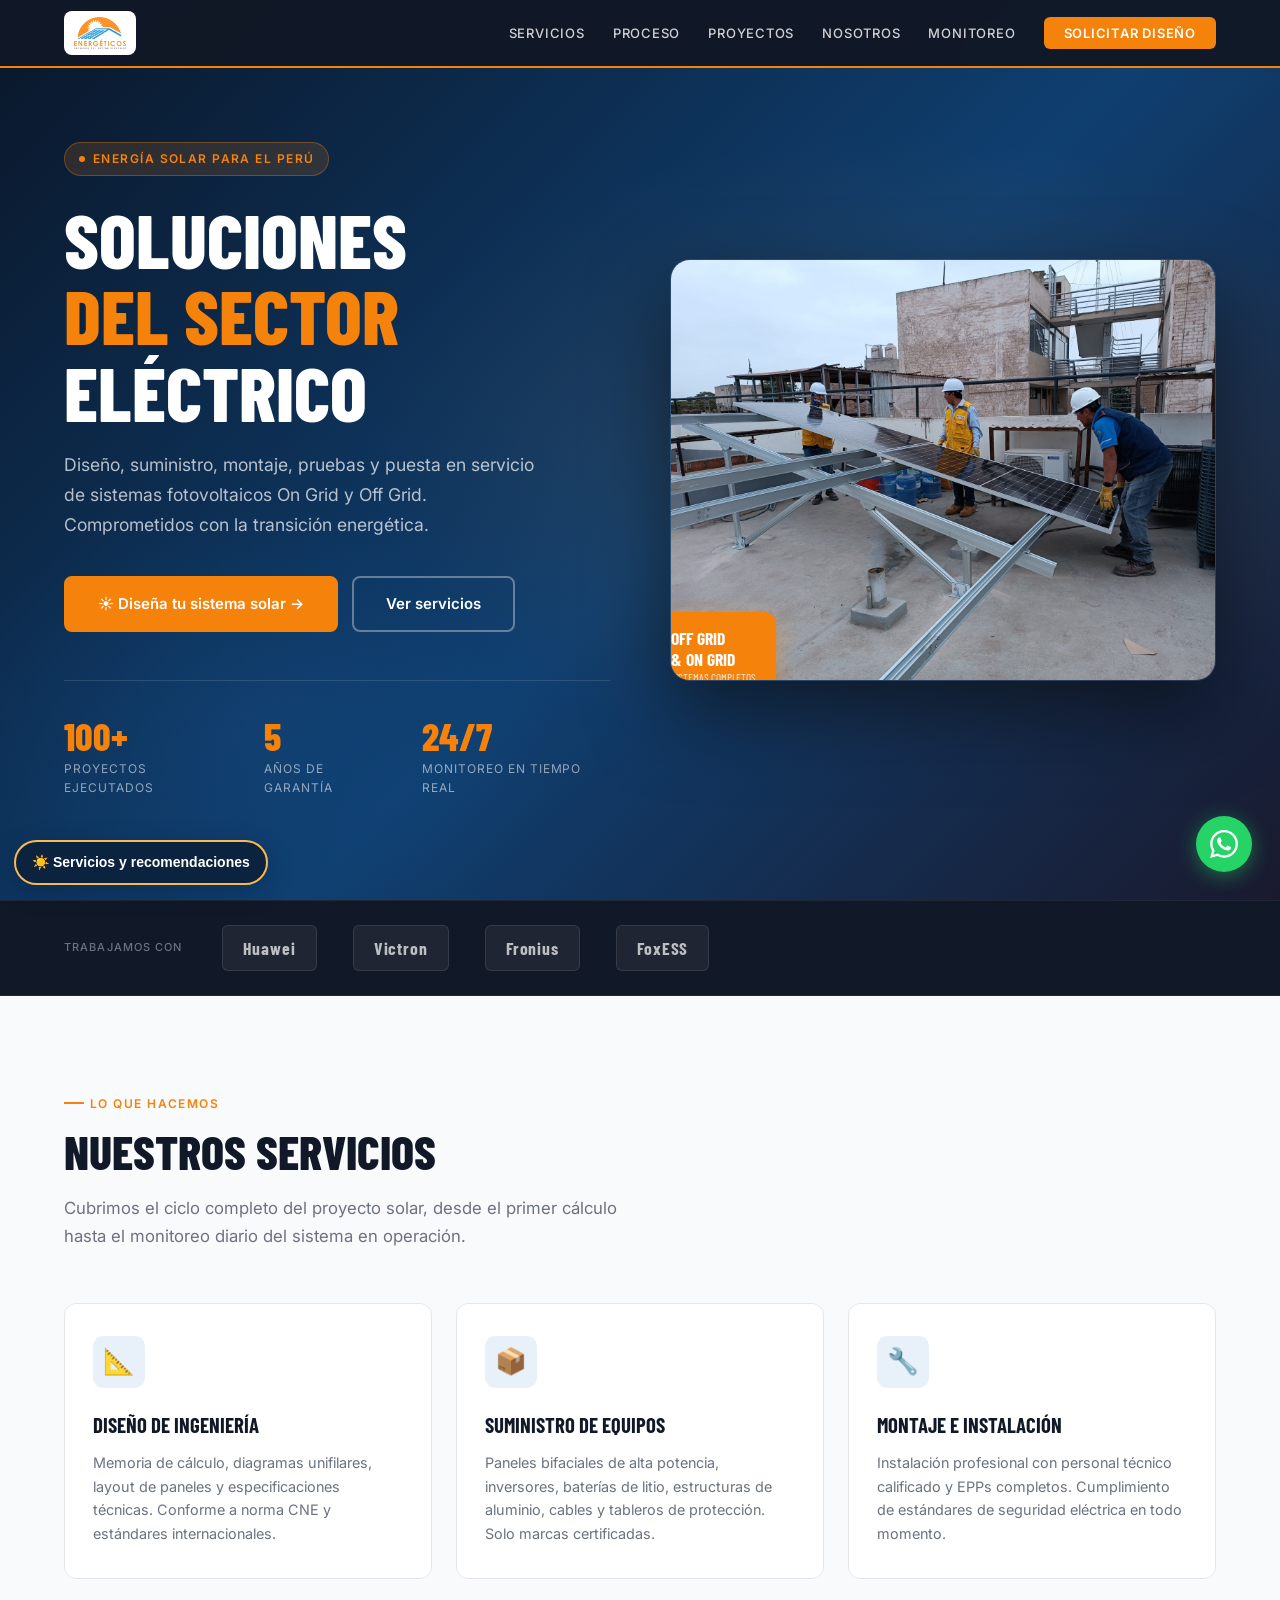
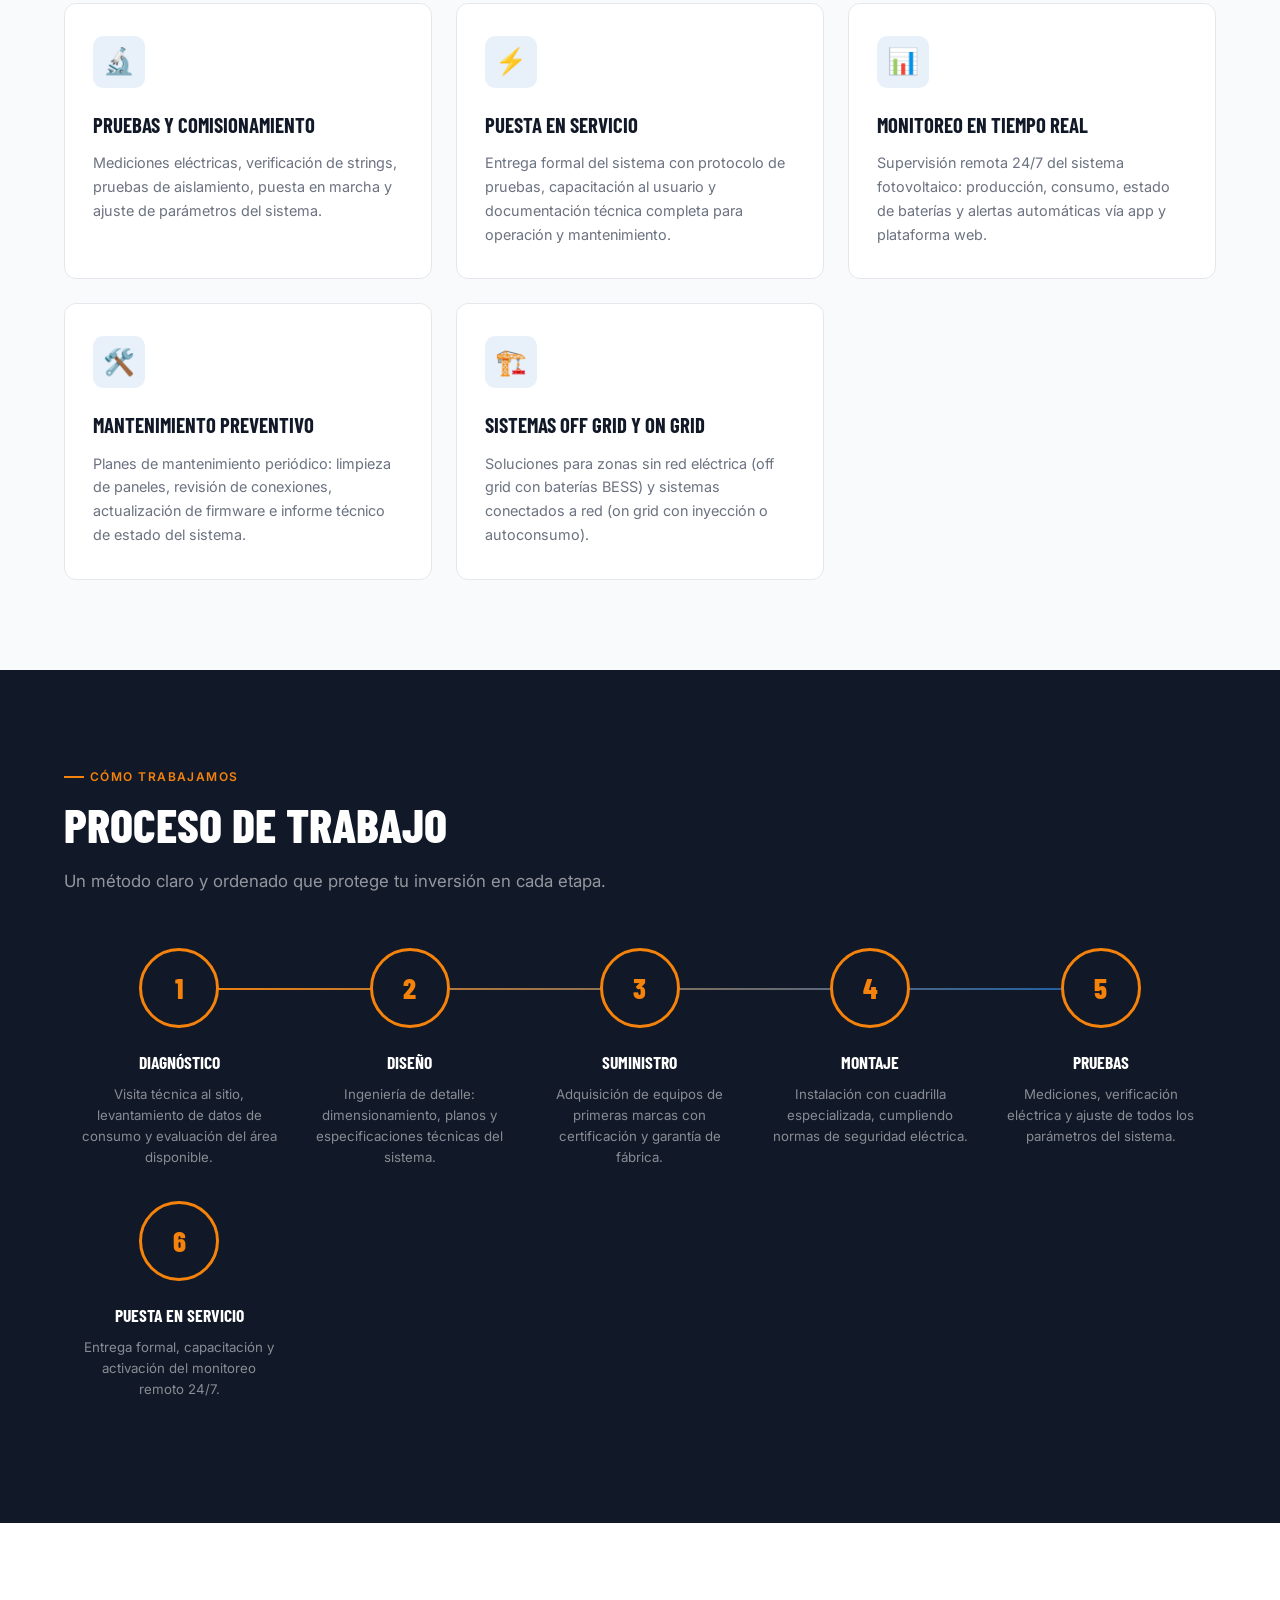
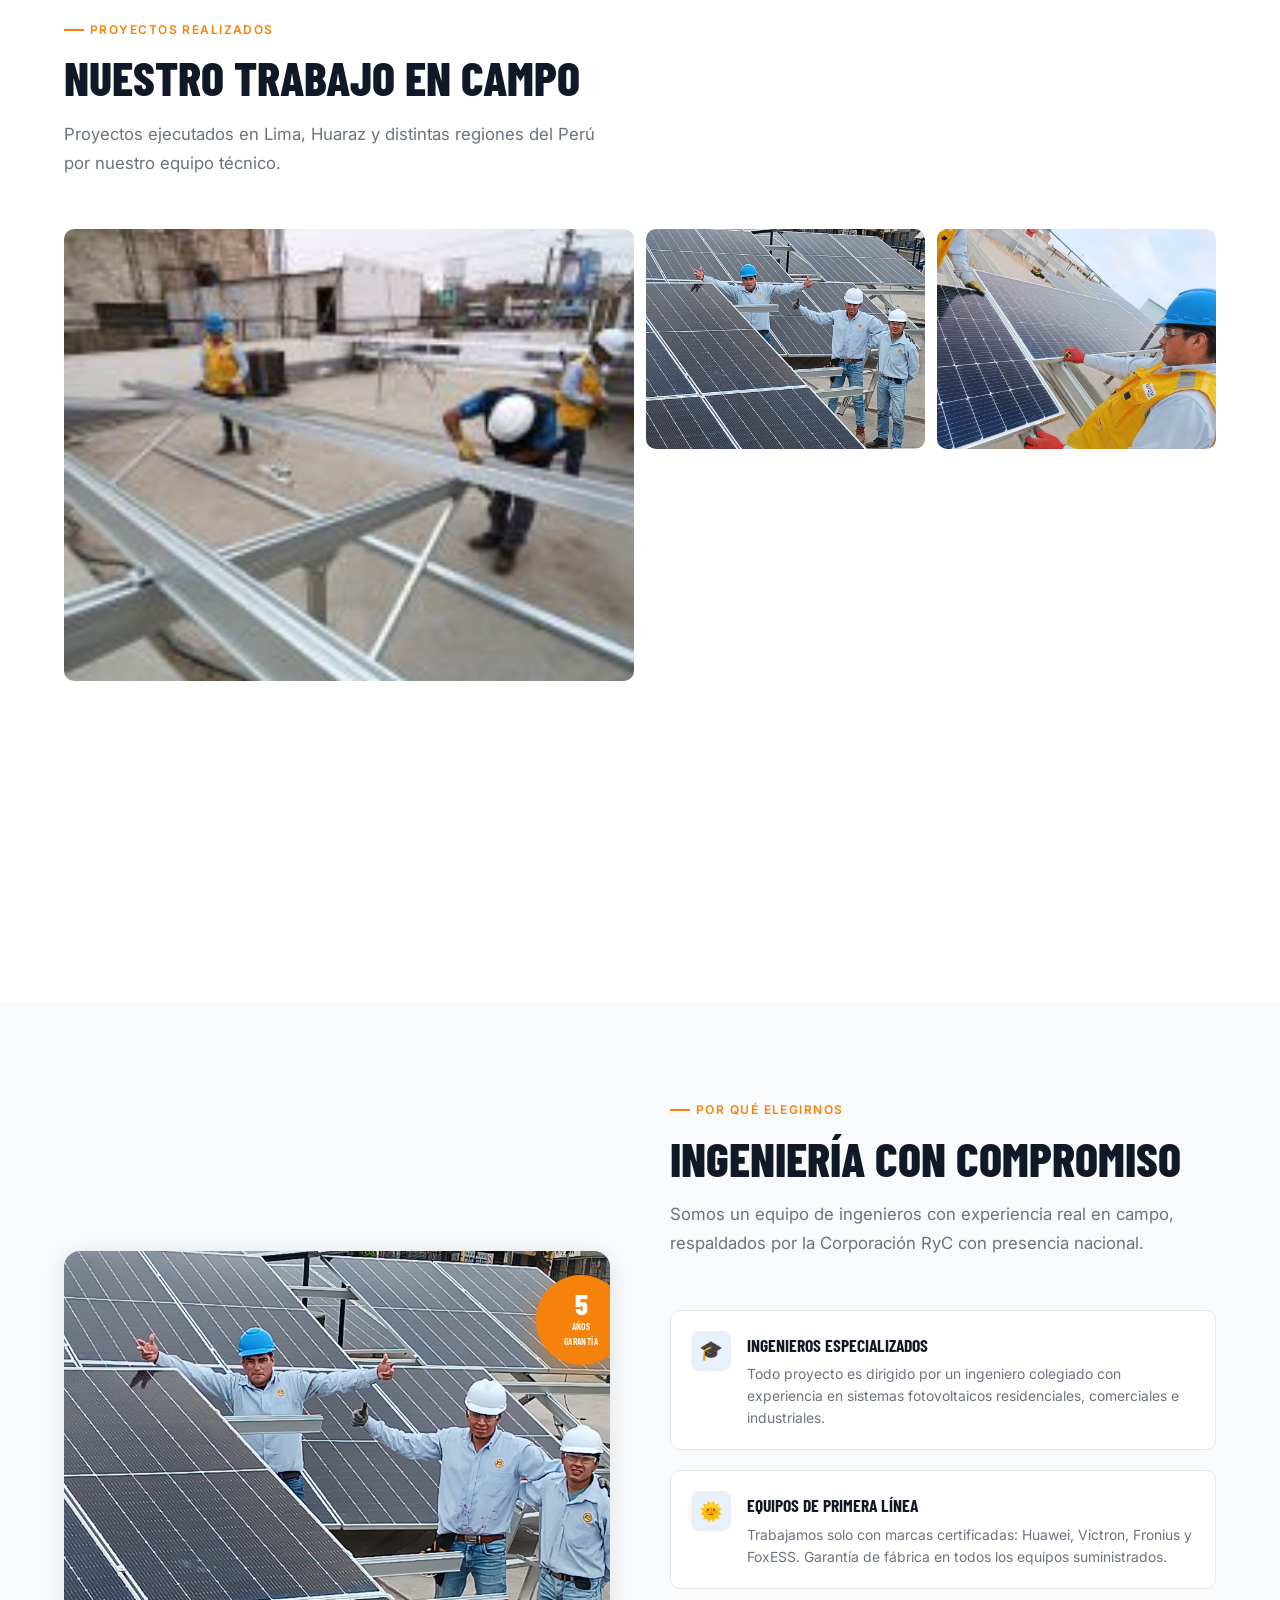
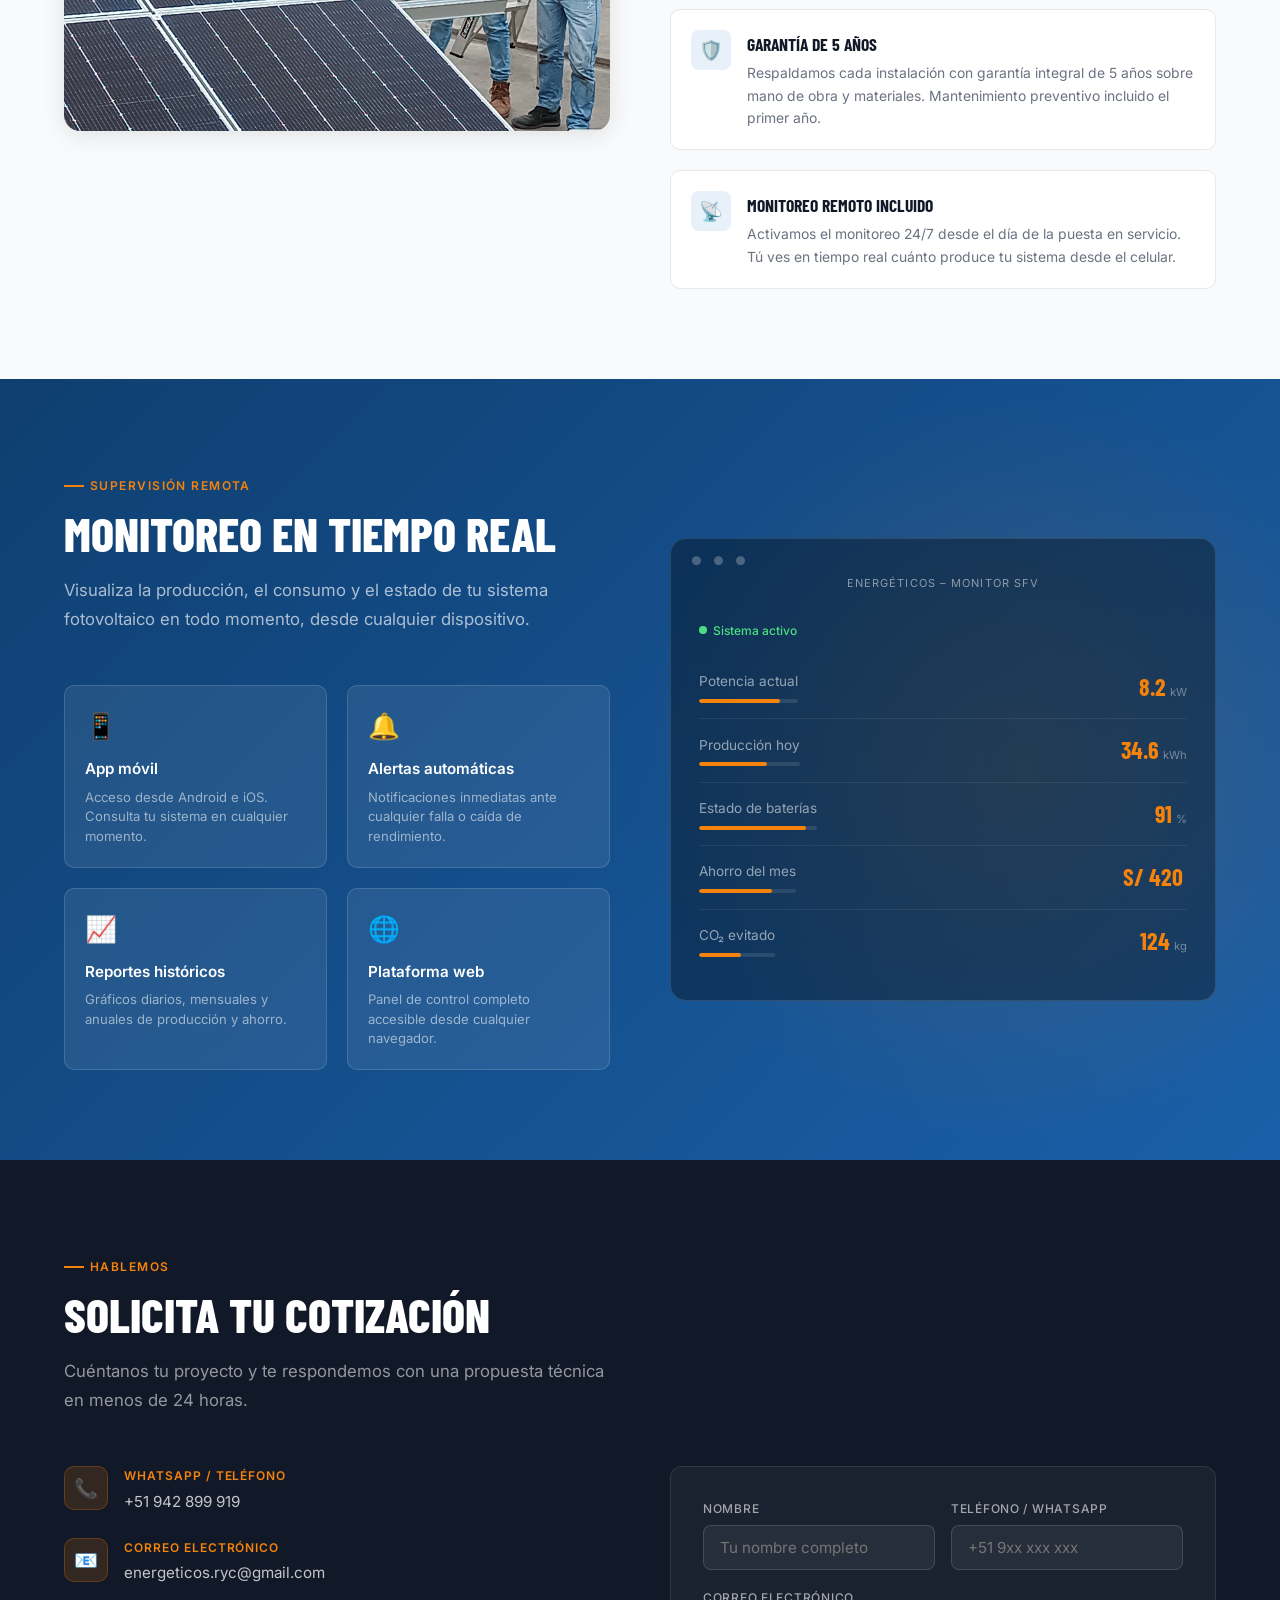
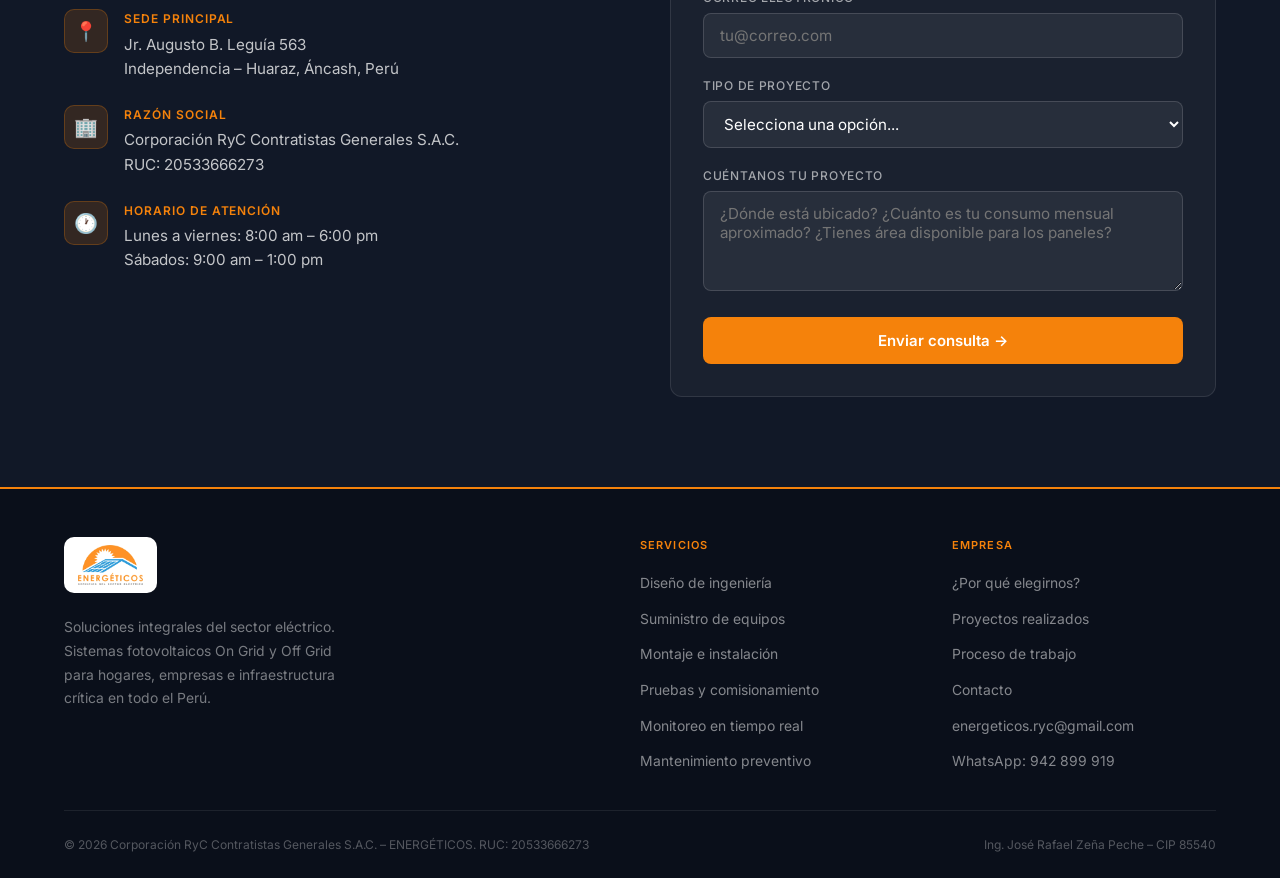
==== commit 75c31bf5: "Enable cross-site sales directory and referral sharing" ====
--- a/index.html
+++ b/index.html
@@ -922,5 +922,6 @@
 });
 </script>
  <!-- Actualización de GitHub Pages --> 
+<script src="comercial/red-comercial.js?v=20261107" defer></script>
 </body>
 </html>
